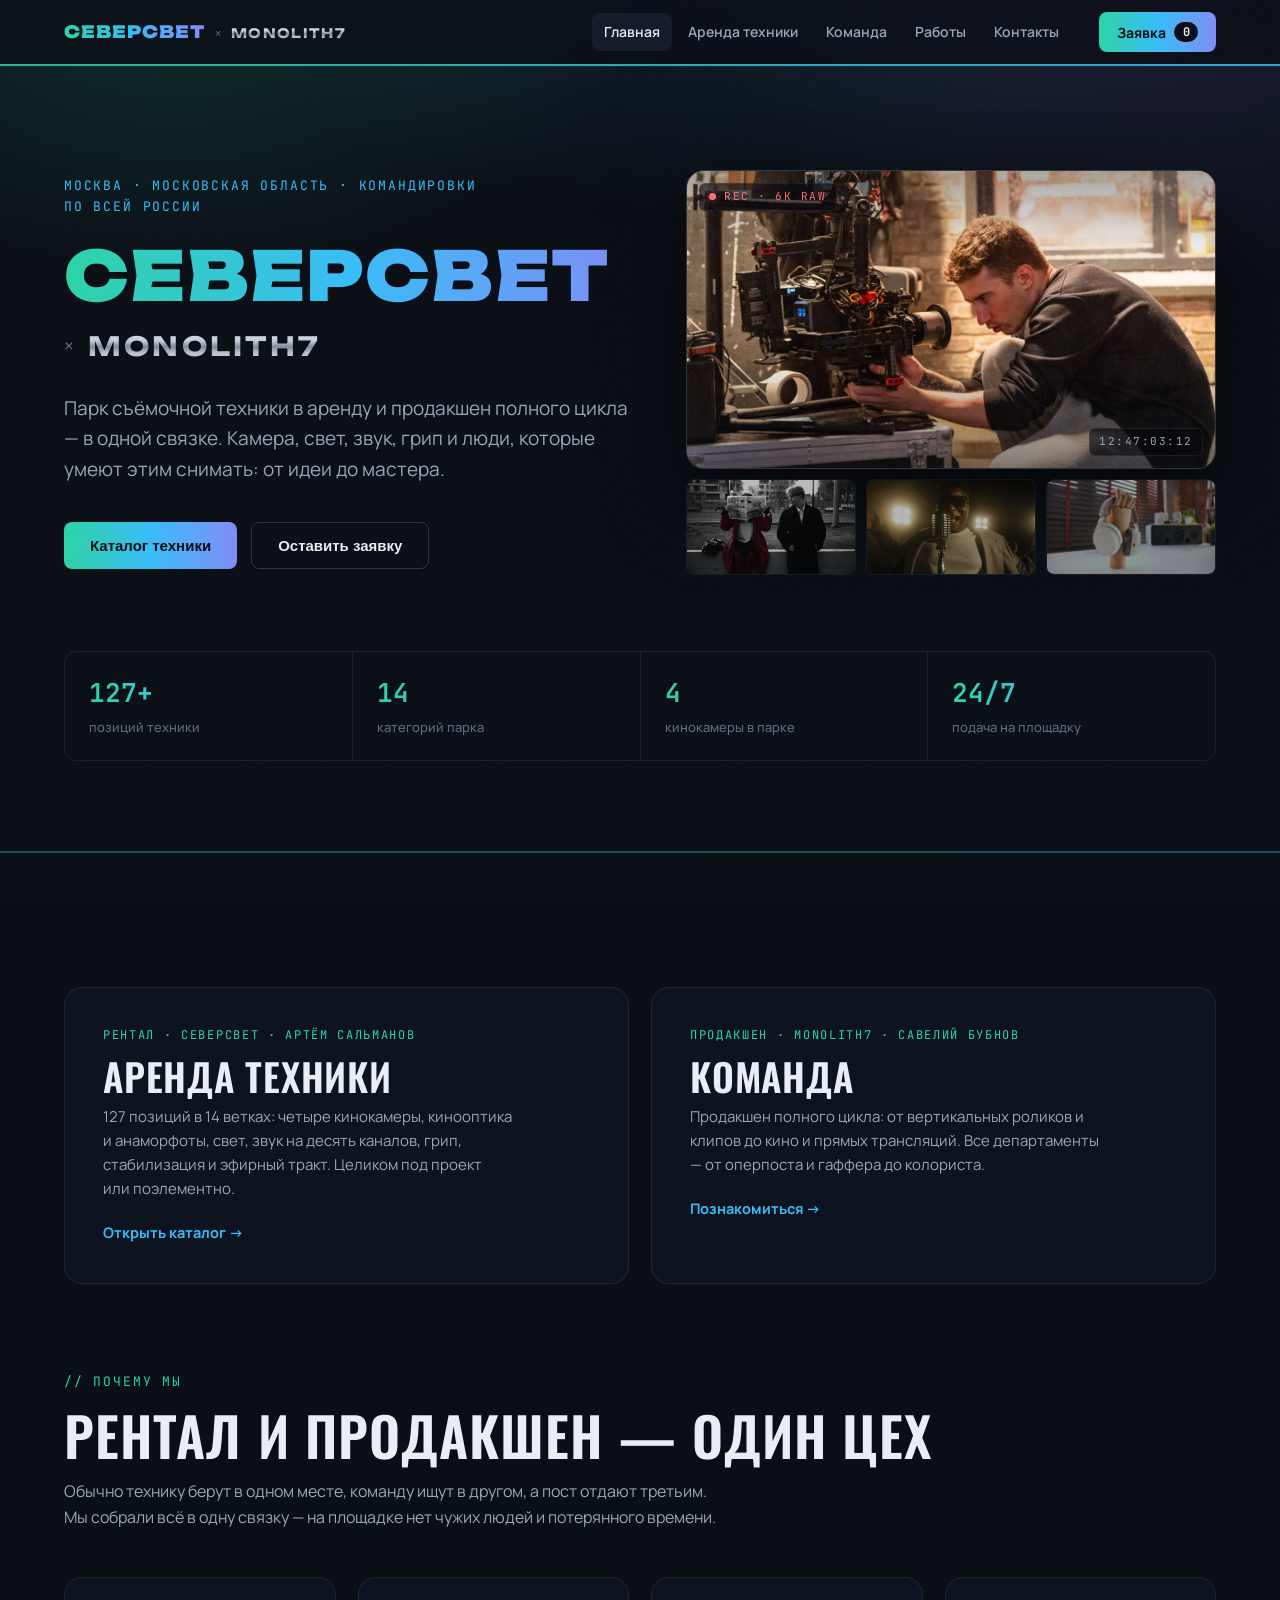
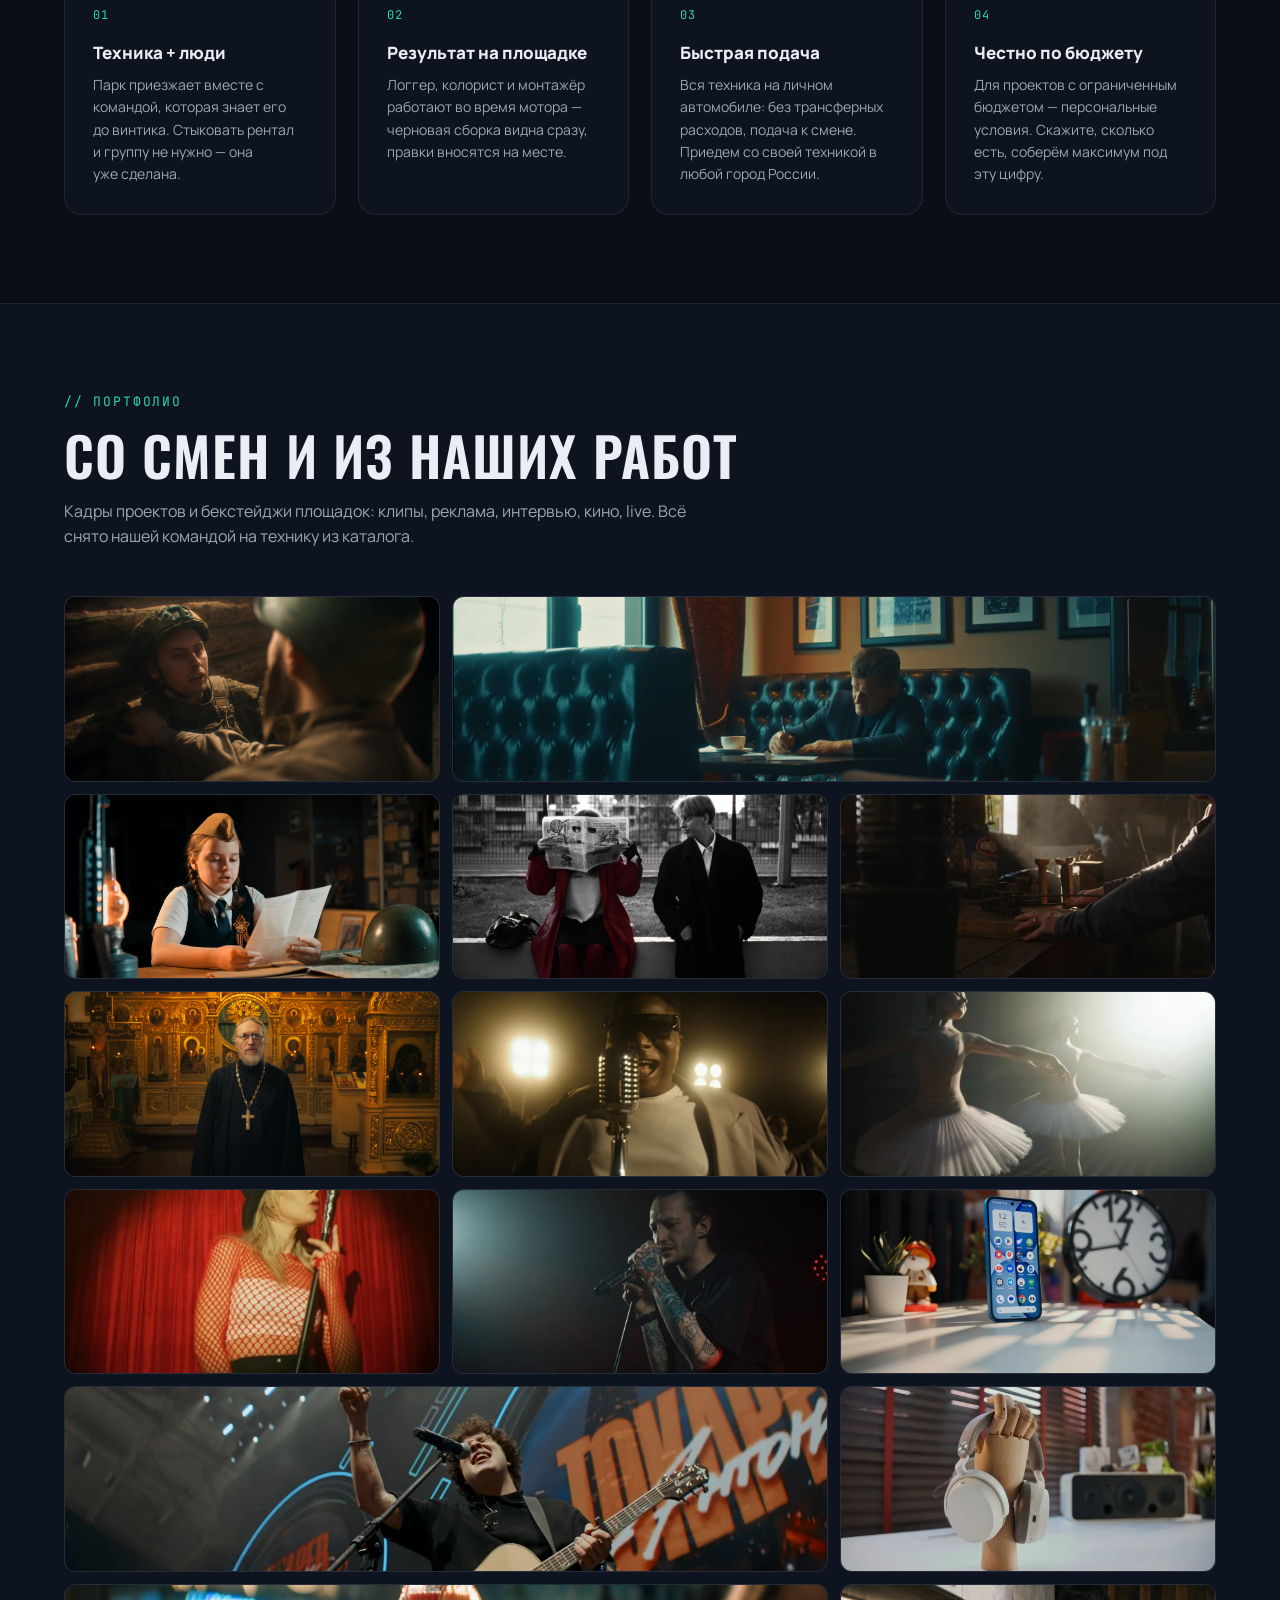
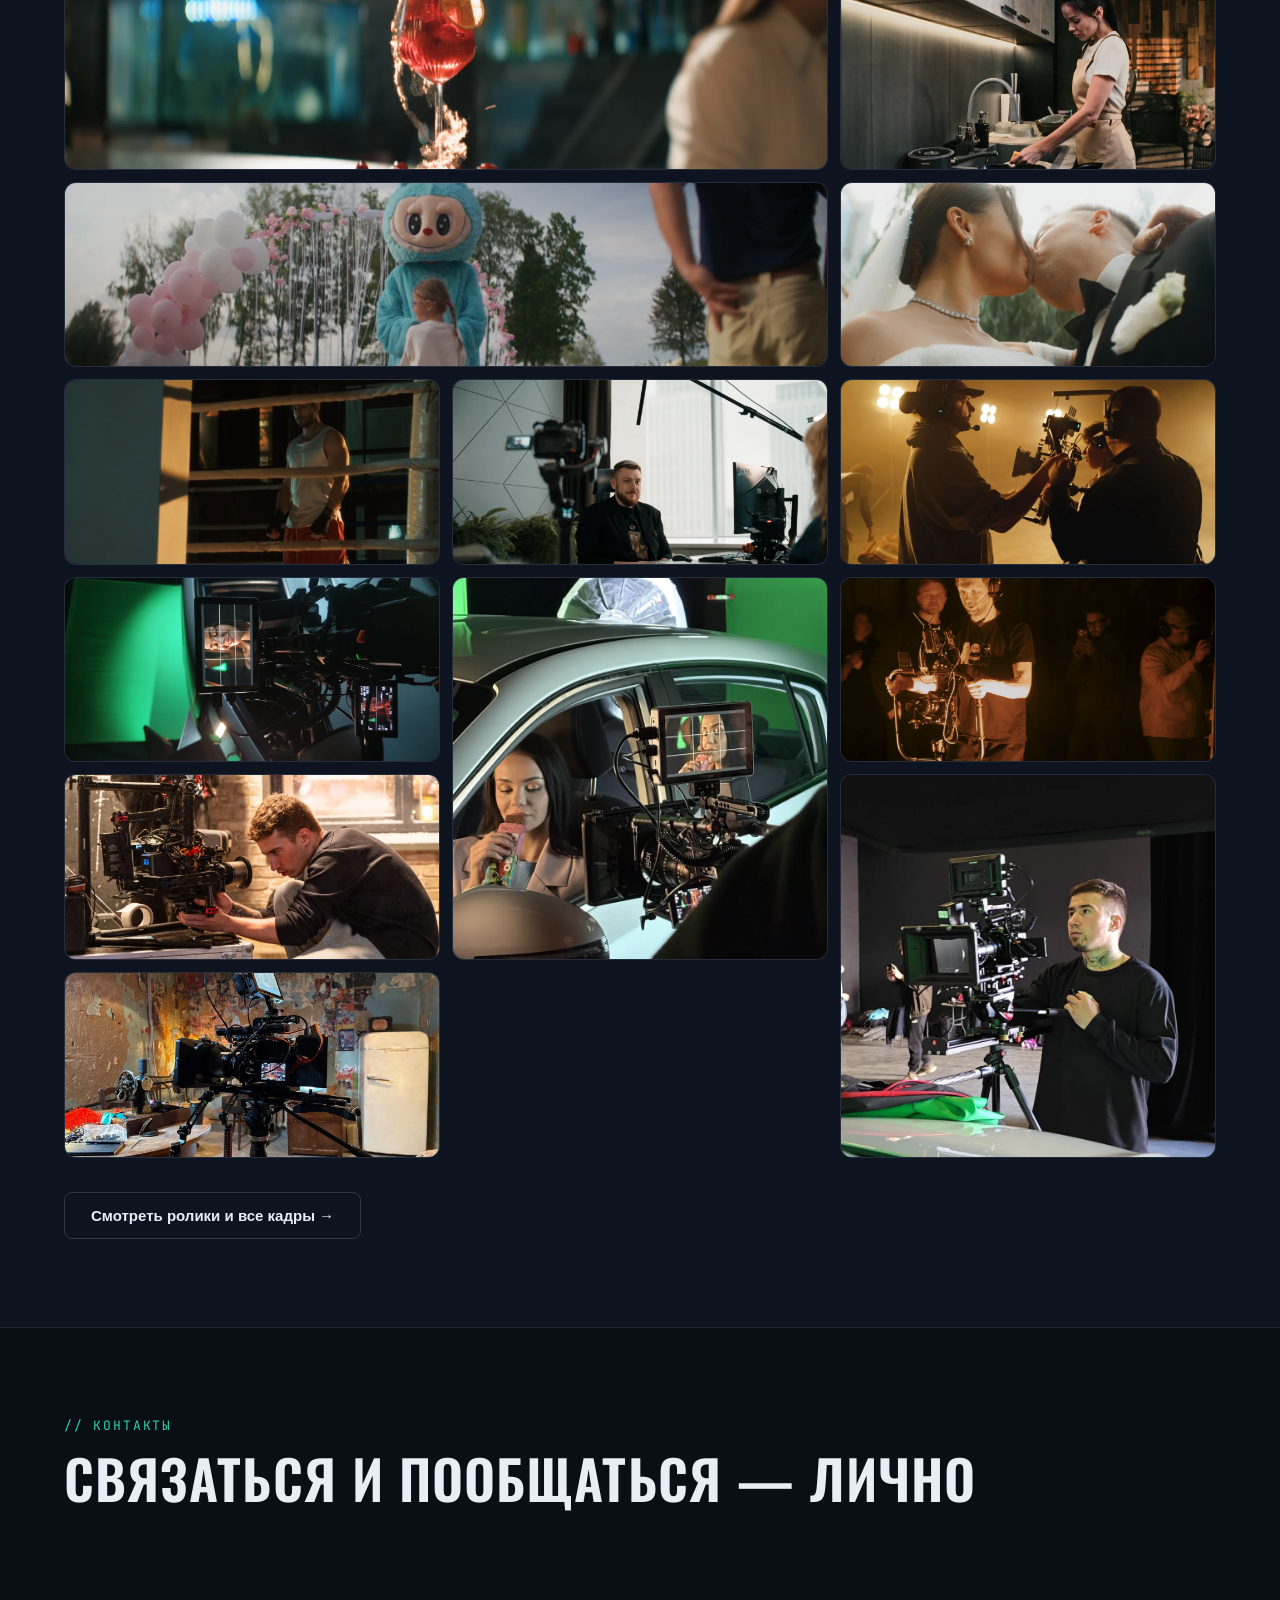
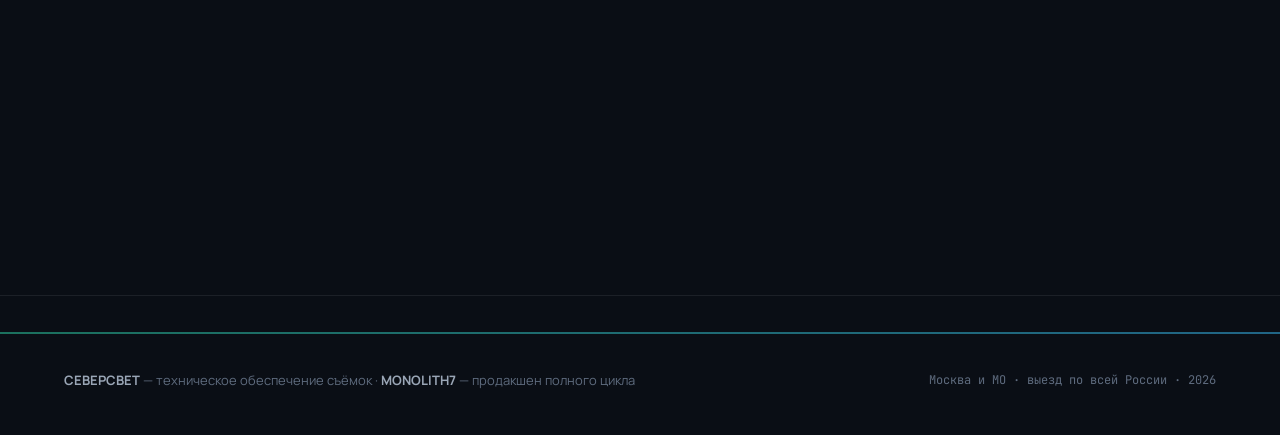
==== index.html @ 25536b01 "Адреса переписаны на monolithapp.github.io Аккаунт переименован, старый адрес Pages отдаёт 404 — can" ====
<!DOCTYPE html>
<html lang="ru">
<head>
<meta charset="UTF-8">
<meta name="viewport" content="width=device-width, initial-scale=1">
<title>Аренда съёмочной техники и видеопродакшен в Москве — СЕВЕРСВЕТ × MONOLITH7</title>
<meta name="description" content="Аренда съёмочной техники в Москве и МО: кинокамеры, анаморфотная оптика, свет, звук, грип, стабилизация — 127 позиций. MONOLITH7 — видеопродакшен полного цикла: клипы, реклама, имиджевые ролики, кино, трансляции. Доставка по Москве от 10 000 ₽ бесплатно.">
<meta name="keywords" content="аренда съёмочной техники, прокат видеооборудования Москва, аренда кинокамеры, прокат света для съёмки, аренда объективов, анаморфотная оптика в аренду, рентал кинотехники, аренда звукового оборудования, видеопродакшен Москва, съёмка клипа, съёмка рекламного ролика, имиджевый ролик, съёмочная группа в аренду">
<link rel="canonical" href="https://monolithapp.github.io/seversvet/">
<meta name="robots" content="index, follow, max-image-preview:large">
<meta name="geo.region" content="RU-MOS">
<meta name="geo.placename" content="Москва">
<meta property="og:title" content="СЕВЕРСВЕТ × MONOLITH7 — аренда съёмочной техники и продакшен">
<meta property="og:description" content="127 позиций техники в аренду и съёмочная группа полного цикла. Москва и МО, выезд по всей России.">
<meta property="og:type" content="website">
<meta property="og:url" content="https://monolithapp.github.io/seversvet/">
<meta property="og:site_name" content="СЕВЕРСВЕТ × MONOLITH7">
<meta property="og:locale" content="ru_RU">
<meta property="og:image" content="https://monolithapp.github.io/seversvet/assets/og-cover.jpg">
<meta property="og:image:width" content="1200">
<meta property="og:image:height" content="630">
<meta property="og:image:alt" content="СЕВЕРСВЕТ × MONOLITH7 — аренда съёмочной техники и продакшен полного цикла">
<meta name="twitter:card" content="summary_large_image">
<meta name="twitter:title" content="Аренда съёмочной техники и видеопродакшен в Москве">
<meta name="twitter:description" content="127 позиций техники в аренду и съёмочная группа полного цикла. Москва и МО, выезд по всей России.">
<meta name="twitter:image" content="https://monolithapp.github.io/seversvet/assets/og-cover.jpg">
<meta name="theme-color" content="#0A0E15">
<link rel="icon" href="data:image/svg+xml,%3Csvg xmlns='http://www.w3.org/2000/svg' viewBox='0 0 32 32'%3E%3Cdefs%3E%3ClinearGradient id='a' x1='0' y1='0' x2='1' y2='1'%3E%3Cstop offset='0' stop-color='%232DD4A7'/%3E%3Cstop offset='.5' stop-color='%2338BDF8'/%3E%3Cstop offset='1' stop-color='%23818CF8'/%3E%3C/linearGradient%3E%3C/defs%3E%3Crect width='32' height='32' rx='7' fill='%230A0E15'/%3E%3Cpath d='M7 24 L13 8 L16 17 L19 8 L25 24' fill='none' stroke='url(%23a)' stroke-width='2.6' stroke-linecap='round' stroke-linejoin='round'/%3E%3C/svg%3E">
<link rel="preconnect" href="https://fonts.googleapis.com">
<link rel="preconnect" href="https://fonts.gstatic.com" crossorigin>
<link href="https://fonts.googleapis.com/css2?family=Unbounded:wght@500;700;900&family=Manrope:wght@400;500;600;700;800&family=JetBrains+Mono:wght@400;600&family=Oswald:wght@500;600&display=swap" rel="stylesheet">
<link rel="stylesheet" href="assets/style.css?v=7">
</head>
<body>

<header>
  <div class="wrap nav">
    <a class="brand" href="index.html" aria-label="СЕВЕРСВЕТ и MONOLITH7 — на главную">
      <span class="sv">СЕВЕРСВЕТ</span><span class="x">×</span><span class="m7">MONOLITH7</span>
    </a>
    <nav class="nav-links" id="nav-links">
      <a href="index.html" class="here">Главная</a>
      <a href="tech.html">Аренда техники</a>
      <a href="team.html">Команда</a>
      <a href="works.html">Работы</a>
      <a href="#contacts">Контакты</a>
    </nav>
    <button class="burger" id="burger" aria-label="Меню">☰</button>
    <button class="cart-btn" onclick="location.href='tech.html#request'">
      <span class="cart-word">Заявка</span> <span class="cart-count" id="cart-count">0</span>
    </button>
  </div>
  <div class="aurora-line"></div>
</header>

<main id="top">

<!-- HERO -->
<section class="hero">
  <div class="hero-sky" aria-hidden="true"></div>
  <div class="wrap hero-grid">
    <div class="hero-copy">
      <div class="hero-loc">Москва · Московская область · командировки по всей России</div>
      <h1>СЕВЕРСВЕТ</h1>
      <div class="sub-brand">
        <span class="x">×</span><span class="m7big">MONOLITH7</span>
      </div>
      <p class="lede">Парк съёмочной техники в аренду и продакшен полного цикла — в одной связке.
      Камера, свет, звук, грип и люди, которые умеют этим снимать: от идеи до мастера.</p>
      <div class="hero-cta">
        <button class="btn btn-primary" onclick="location.href='tech.html'">Каталог техники</button>
        <button class="btn btn-ghost" onclick="location.href='tech.html#request'">Оставить заявку</button>
      </div>
    </div>

    <div class="hero-frame">
      <figure class="hf-main">
        <img src="assets/work/f48.webp" alt="Оператор собирает кинокамеру на гимбале DJI RS4 на съёмочной смене" width="1280" height="720" fetchpriority="high">
        <span class="hf-rec"><i class="dot"></i>REC · 6K RAW</span>
        <span class="hf-tc">12:47:03:12</span>
      </figure>
      <div class="hf-strip">
        <a href="works.html" aria-label="Работы: кино и постановка"><img src="assets/work/f21.webp" alt="Кадр постановочной сцены в нуарном свете" width="1280" height="720" loading="lazy"></a>
        <a href="works.html" aria-label="Работы: клипы и сцена"><img src="assets/work/f53-1.webp" alt="Съёмка вокалиста у ретро-микрофона" width="1080" height="633" loading="lazy"></a>
        <a href="works.html" aria-label="Работы: реклама и продукт"><img src="assets/work/f57-1.webp" alt="Предметная съёмка наушников для рекламного ролика" width="720" height="401" loading="lazy"></a>
      </div>
    </div>

    <div class="hero-stats">
      <div><b id="stat-items">126+</b><span>позиций техники</span></div>
      <div><b id="stat-cats">14</b><span>категорий парка</span></div>
      <div><b>4</b><span>кинокамеры в парке</span></div>
      <div><b>24/7</b><span>подача на площадку</span></div>
    </div>
  </div>
</section>

<hr class="aurora-line" style="opacity:.35">

<!-- ВОРОТА В РАЗДЕЛЫ -->
<section style="padding-bottom:44px">
  <div class="wrap">
    <div class="gates">
      <a class="gate" href="tech.html">
        <span class="g-tag">Рентал · СЕВЕРСВЕТ · Артём Сальманов</span>
        <h3>Аренда техники</h3>
        <p>127 позиций в 14 ветках: четыре кинокамеры, кинооптика и анаморфоты, свет, звук на десять каналов,
        грип, стабилизация и эфирный тракт. Целиком под проект или поэлементно.</p>
        <span class="g-cta">Открыть каталог →</span>
      </a>
      <a class="gate" href="team.html">
        <span class="g-tag">Продакшен · MONOLITH7 · Савелий Бубнов</span>
        <h3>Команда</h3>
        <p>Продакшен полного цикла: от вертикальных роликов и клипов до кино и прямых трансляций.
        Все департаменты — от оперпоста и гаффера до колориста.</p>
        <span class="g-cta">Познакомиться →</span>
      </a>
    </div>
  </div>
</section>

<!-- ФИШКИ -->
<section style="padding-top:44px">
  <div class="wrap">
    <div class="sec-tag">// Почему мы</div>
    <h2 class="sec-title">Рентал и продакшен — один цех</h2>
    <p class="sec-sub">Обычно технику берут в одном месте, команду ищут в другом, а пост отдают третьим.
    Мы собрали всё в одну связку — на площадке нет чужих людей и потерянного времени.</p>
    <div class="features">
      <div class="feature">
        <span class="f-num">01</span>
        <h3>Техника + люди</h3>
        <p>Парк приезжает вместе с командой, которая знает его до винтика. Стыковать рентал и группу не нужно — она уже сделана.</p>
      </div>
      <div class="feature">
        <span class="f-num">02</span>
        <h3>Результат на площадке</h3>
        <p>Логгер, колорист и монтажёр работают во время мотора — черновая сборка видна сразу, правки вносятся на месте.</p>
      </div>
      <div class="feature">
        <span class="f-num">03</span>
        <h3>Быстрая подача</h3>
        <p>Вся техника на личном автомобиле: без трансферных расходов, подача к смене. Приедем со своей техникой в любой город России.</p>
      </div>
      <div class="feature">
        <span class="f-num">04</span>
        <h3>Честно по бюджету</h3>
        <p>Для проектов с ограниченным бюджетом — персональные условия. Скажите, сколько есть, соберём максимум под эту цифру.</p>
      </div>
    </div>
  </div>
</section>

<!-- СО СМЕН -->
<section id="bts-section" style="background:var(--night-2);border-top:1px solid var(--hairline);border-bottom:1px solid var(--hairline)">
  <div class="wrap">
    <div class="sec-tag">// Портфолио</div>
    <h2 class="sec-title">Со смен и из наших работ</h2>
    <p class="sec-sub">Кадры проектов и бекстейджи площадок: клипы, реклама, интервью, кино, live.
    Всё снято нашей командой на технику из каталога.</p>
    <div class="bts-grid" id="bts-grid"></div>
    <div class="hero-cta" style="margin-top:34px">
      <button class="btn btn-ghost" onclick="location.href='works.html'">Смотреть ролики и все кадры →</button>
    </div>
  </div>
</section>

<!-- КОНТАКТЫ -->
<section id="contacts">
  <div class="wrap">
    <div class="sec-tag">// Контакты</div>
    <h2 class="sec-title">Связаться и пообщаться — лично</h2>
    <div class="contacts">
      <div class="contact">
        <div class="c-role">Продакшен · MONOLITH7</div>
        <h3>Савелий</h3>
        <a href="tel:+79829054454"><span class="ic">тел</span>8 (982) 905-44-54</a>
        <a href="https://t.me/sbphotoshoter" target="_blank" rel="noopener"><span class="ic">tg</span>@sbphotoshoter</a>
      </div>
      <div class="contact">
        <div class="c-role">Рентал · СЕВЕРСВЕТ</div>
        <h3>Артём</h3>
        <a href="tel:+79964458175"><span class="ic">тел</span>+7 996 445 81-75</a>
        <a href="https://t.me/Manzhet" target="_blank" rel="noopener"><span class="ic">tg</span>@Manzhet</a>
      </div>
    </div>
  </div>
</section>

</main>

<footer>
  <hr class="aurora-line" style="margin-bottom:36px;opacity:.5">
  <div class="wrap">
    <div class="fine"><b>СЕВЕРСВЕТ</b> — техническое обеспечение съёмок · <b>MONOLITH7</b> — продакшен полного цикла</div>
    <div class="right">Москва и МО · выезд по всей России · 2026</div>
  </div>
</footer>

<div class="toast" id="toast"></div>
<script type="application/ld+json">
{
  "@context": "https://schema.org",
  "@graph": [
    {
      "@type": "LocalBusiness",
      "@id": "https://monolithapp.github.io/seversvet/#business",
      "name": "СЕВЕРСВЕТ × MONOLITH7",
      "alternateName": ["СЕВЕРСВЕТ", "MONOLITH7"],
      "description": "Аренда съёмочной техники и видеопродакшен полного цикла: кинокамеры, оптика, свет, звук, грип, съёмочная группа.",
      "url": "https://monolithapp.github.io/seversvet/",
      "image": "https://monolithapp.github.io/seversvet/assets/og-cover.jpg",
      "telephone": "+7-996-445-81-75",
      "priceRange": "₽₽",
      "currenciesAccepted": "RUB",
      "paymentAccepted": "Наличные, банковский перевод",
      "address": { "@type": "PostalAddress", "addressLocality": "Москва", "addressRegion": "Московская область", "addressCountry": "RU" },
      "geo": { "@type": "GeoCoordinates", "latitude": 55.755826, "longitude": 37.6173 },
      "openingHoursSpecification": [
        { "@type": "OpeningHoursSpecification", "dayOfWeek": ["Monday","Tuesday","Wednesday","Thursday","Friday","Saturday","Sunday"], "opens": "08:00", "closes": "23:00" }
      ],
      "knowsLanguage": "ru",
      "slogan": "Техника и команда — один цех",
      "areaServed": [
        { "@type": "City", "name": "Москва" },
        { "@type": "AdministrativeArea", "name": "Московская область" },
        { "@type": "Country", "name": "Россия" }
      ],
      "sameAs": ["https://t.me/Manzhet", "https://t.me/sbphotoshoter"],
      "makesOffer": [
        { "@type": "Offer", "name": "Аренда съёмочной техники", "url": "https://monolithapp.github.io/seversvet/tech.html" },
        { "@type": "Offer", "name": "Видеопродакшен полного цикла", "url": "https://monolithapp.github.io/seversvet/team.html" }
      ]
    },
    {
      "@type": "WebSite",
      "@id": "https://monolithapp.github.io/seversvet/#website",
      "url": "https://monolithapp.github.io/seversvet/",
      "name": "СЕВЕРСВЕТ × MONOLITH7",
      "inLanguage": "ru-RU",
      "publisher": { "@id": "https://monolithapp.github.io/seversvet/#business" }
    }
  ]
}
</script>
<script src="assets/catalog.js?v=7"></script>
<script src="assets/portfolio.js?v=7"></script>
<script src="assets/app.js?v=7"></script>
</body>
</html>
---- assets/style.css ----
:root{
  --night:#0A0E15;          /* полярная ночь — база */
  --night-2:#0E141F;        /* поверхность +1 */
  --night-3:#131B29;        /* поверхность +2 */
  --night-4:#182234;        /* поверхность +3 (поповеры) */
  --snow:#E9EEF5;           /* снег — основной текст */
  --steel:#9AA6B6;          /* сталь — вторичный текст */
  --steel-dim:#5E6B7E;      /* приглушённый */
  --hairline:rgba(233,238,245,.08);
  --hairline-strong:rgba(233,238,245,.16);
  --aurora-g:#2DD4A7;       /* аврора: зелёный */
  --aurora-c:#38BDF8;       /* аврора: циан */
  --aurora-v:#818CF8;       /* аврора: фиолет */
  --aurora:linear-gradient(90deg,var(--aurora-g),var(--aurora-c),var(--aurora-v));
  --metal:linear-gradient(180deg,#F4F6F9 0%,#C3CBD6 38%,#7E8A99 52%,#B7C0CC 66%,#E7EBF1 100%);
  --font-d:'Unbounded',sans-serif;
  --font-h:'Oswald','Arial Narrow',sans-serif;
  --font-b:'Manrope',sans-serif;
  --font-m:'JetBrains Mono',monospace;
  --r-s:8px; --r-m:12px; --r-l:18px;
  --w:1200px;
}
*{margin:0;padding:0;box-sizing:border-box}
html{scroll-behavior:smooth;scroll-padding-top:96px}
body{
  background:var(--night);color:var(--snow);
  font-family:var(--font-b);font-size:16px;line-height:1.6;
  -webkit-font-smoothing:antialiased;overflow-x:hidden;
}
::selection{background:rgba(56,189,248,.28)}
a{color:inherit;text-decoration:none}
img{max-width:100%}
:focus-visible{outline:2px solid var(--aurora-c);outline-offset:2px}
/* киноплёночное зерно (статичное — не ест FPS) */
body::after{
  content:"";position:fixed;inset:0;pointer-events:none;z-index:2000;opacity:.05;
  background-image:url("data:image/svg+xml,%3Csvg xmlns='http://www.w3.org/2000/svg' width='240' height='240'%3E%3Cfilter id='n'%3E%3CfeTurbulence type='fractalNoise' baseFrequency='0.85' numOctaves='2'/%3E%3C/filter%3E%3Crect width='240' height='240' filter='url(%23n)' opacity='0.55'/%3E%3C/svg%3E");
}
/* появление секций */
.rv{opacity:0;transform:translateY(16px);transition:opacity .55s cubic-bezier(.23,1,.32,1),transform .55s cubic-bezier(.23,1,.32,1)}
.rv.in{opacity:1;transform:none}
.wrap{max-width:var(--w);margin:0 auto;padding:0 24px}
h1,h2,h3{text-wrap:balance}

/* ── лента сияния (сигнатура) ── */
.aurora-line{height:2px;background:var(--aurora);background-size:200% 100%;border:none;opacity:.85}
@media (prefers-reduced-motion:no-preference){
  .aurora-line{animation:auroraflow 9s linear infinite}
  @keyframes auroraflow{0%{background-position:0% 0}100%{background-position:200% 0}}
}

/* ── шапка ── */
header{
  position:fixed;inset:0 0 auto 0;z-index:100;
  background:rgba(10,14,21,.82);backdrop-filter:blur(14px);-webkit-backdrop-filter:blur(14px);
  border-bottom:1px solid var(--hairline);
}
.nav{display:flex;align-items:center;gap:28px;height:64px}
.brand{display:flex;align-items:baseline;gap:10px;flex-shrink:0}
.brand .sv{font-family:var(--font-d);font-weight:900;font-size:17px;letter-spacing:.06em;
  background:var(--aurora);-webkit-background-clip:text;background-clip:text;color:transparent}
.brand .x{color:var(--steel-dim);font-size:13px}
.brand .m7{font-family:var(--font-d);font-weight:700;font-size:13px;letter-spacing:.1em;
  background:var(--metal);-webkit-background-clip:text;background-clip:text;color:transparent}
.nav-links{display:flex;gap:4px;margin-left:auto}
.nav-links a{font-size:14px;font-weight:600;color:var(--steel);padding:8px 12px;border-radius:var(--r-s);transition:color .15s,background .15s}
.nav-links a:hover{color:var(--snow);background:var(--night-3)}
.cart-btn{
  position:relative;display:inline-flex;align-items:center;gap:8px;flex-shrink:0;
  font-family:var(--font-b);font-size:14px;font-weight:700;color:var(--night);
  background:var(--aurora);border:none;border-radius:var(--r-s);
  padding:10px 18px;cursor:pointer;transition:transform .12s cubic-bezier(.23,1,.32,1),box-shadow .15s;
}
.cart-btn:hover{box-shadow:0 0 24px rgba(56,189,248,.35)}
.cart-btn:active{transform:scale(.97)}
.cart-count{
  font-family:var(--font-m);font-size:12px;line-height:1;
  background:var(--night);color:var(--snow);border-radius:99px;padding:4px 8px;min-width:24px;text-align:center;
}
.burger{display:none;background:none;border:1px solid var(--hairline-strong);border-radius:var(--r-s);color:var(--snow);width:40px;height:40px;font-size:18px;cursor:pointer;margin-left:auto}

/* ── hero ── */
.hero{position:relative;padding:170px 0 90px;overflow:hidden}
.hero-sky{position:absolute;inset:0;pointer-events:none}
.hero-sky::before{
  content:"";position:absolute;left:-15%;right:-15%;top:-30%;height:95%;
  background:
    radial-gradient(42% 55% at 22% 30%,rgba(45,212,167,.16),transparent 68%),
    radial-gradient(46% 60% at 55% 18%,rgba(56,189,248,.13),transparent 70%),
    radial-gradient(40% 55% at 82% 32%,rgba(129,140,248,.12),transparent 68%);
  filter:blur(6px);
}
@media (prefers-reduced-motion:no-preference){
  .hero-sky::before{animation:skydrift 16s ease-in-out infinite alternate}
  @keyframes skydrift{from{transform:translateX(-2.5%) skewX(-2deg)}to{transform:translateX(2.5%) skewX(2deg)}}
}
.hero-sky::after{ /* горизонт тайги */
  content:"";position:absolute;left:0;right:0;bottom:0;height:38%;
  background:linear-gradient(180deg,transparent,var(--night) 78%);
}
.hero .wrap{position:relative}
.hero-loc{font-family:var(--font-m);font-size:13px;color:var(--aurora-c);letter-spacing:.14em;text-transform:uppercase;margin-bottom:22px;max-width:calc(100% - 150px)}
.rec{position:absolute;top:2px;right:24px;display:flex;align-items:center;gap:8px;
  font-family:var(--font-m);font-size:12px;letter-spacing:.22em;color:#F87171}
.rec .dot{width:8px;height:8px;border-radius:50%;background:#F87171;box-shadow:0 0 8px rgba(248,113,113,.7)}
@media (prefers-reduced-motion:no-preference){
  .rec .dot{animation:blink 1.6s ease-in-out infinite}
  @keyframes blink{0%,100%{opacity:1}50%{opacity:.2}}
}
@media (max-width:820px){.rec{display:none}.hero-loc{max-width:none}}
.hero h1{
  font-family:var(--font-d);font-weight:900;letter-spacing:.02em;
  font-size:clamp(34px,6.4vw,84px);line-height:1.04;
  background:var(--aurora);-webkit-background-clip:text;background-clip:text;color:transparent;
}
.hero .sub-brand{display:flex;align-items:center;gap:14px;margin-top:14px;flex-wrap:wrap}
.hero .sub-brand .x{color:var(--steel-dim);font-size:20px}
.hero .sub-brand .m7big{font-family:var(--font-d);font-weight:700;font-size:clamp(17px,2.6vw,28px);letter-spacing:.12em;
  background:var(--metal);-webkit-background-clip:text;background-clip:text;color:transparent}
.hero p.lede{max-width:640px;margin-top:26px;font-size:clamp(16px,2vw,19px);color:var(--steel);text-wrap:pretty}
.hero-cta{display:flex;gap:14px;margin-top:38px;flex-wrap:wrap}
.btn{
  display:inline-flex;align-items:center;gap:10px;font-weight:700;font-size:15px;
  border-radius:var(--r-s);padding:14px 26px;cursor:pointer;border:none;
  transition:transform .12s cubic-bezier(.23,1,.32,1),box-shadow .15s,background .15s,border-color .15s;
}
.btn:active{transform:scale(.97)}
.btn-primary{background:var(--aurora);color:var(--night)}
.btn-primary:hover{box-shadow:0 0 28px rgba(45,212,167,.4)}
.btn-ghost{background:transparent;color:var(--snow);border:1px solid var(--hairline-strong)}
.btn-ghost:hover{border-color:var(--aurora-c);background:rgba(56,189,248,.06)}
/* первый экран: слева обещание, справа доказательство — кадры со смен */
.hero-grid{display:grid;grid-template-columns:minmax(0,1.04fr) minmax(0,.96fr);gap:20px 48px;align-items:center}
/* размер вордмарка меряется по своей колонке, а не по окну — иначе на планшете обрезает букву */
.hero-copy{min-width:0;container-type:inline-size}
@supports (width:1cqw){
  .hero h1{font-size:clamp(34px,11.9cqw,84px)}
  .hero .sub-brand .m7big{font-size:clamp(16px,4.6cqw,28px)}
}
.hero-frame{min-width:0}
.hf-main{position:relative;border-radius:var(--r-l);overflow:hidden;border:1px solid var(--hairline-strong);
  box-shadow:0 34px 80px rgba(0,0,0,.62)}
/* height:auto обязателен — иначе атрибут height у <img> побеждает пропорцию и кадр растягивает */
.hf-main img{display:block;width:100%;height:auto;aspect-ratio:16/9;object-fit:cover}
.hf-main::after{content:"";position:absolute;inset:0;pointer-events:none;
  background:linear-gradient(180deg,rgba(5,8,13,.34),transparent 32%,transparent 62%,rgba(5,8,13,.5))}
.hf-rec,.hf-tc{position:absolute;z-index:2;font-family:var(--font-m);font-size:11px;letter-spacing:.14em;
  background:rgba(5,8,13,.62);border:1px solid var(--hairline);border-radius:6px;padding:4px 9px}
.hf-rec{left:12px;top:12px;display:flex;align-items:center;gap:8px;color:#F87171}
.hf-rec .dot{width:7px;height:7px;border-radius:50%;background:#F87171;box-shadow:0 0 8px rgba(248,113,113,.7)}
.hf-tc{right:12px;bottom:12px;color:var(--steel);font-variant-numeric:tabular-nums}
.hf-strip{display:grid;grid-template-columns:repeat(3,1fr);gap:10px;margin-top:10px}
.hf-strip a{display:block;border-radius:var(--r-s);overflow:hidden;border:1px solid var(--hairline);
  opacity:.72;transition:opacity .2s,border-color .2s,transform .2s cubic-bezier(.23,1,.32,1)}
.hf-strip a:hover{opacity:1;border-color:rgba(56,189,248,.45);transform:translateY(-2px)}
.hf-strip img{display:block;width:100%;height:auto;aspect-ratio:16/9;object-fit:cover}
.hero-stats{grid-column:1/-1;display:flex;gap:0;margin-top:56px;border:1px solid var(--hairline);border-radius:var(--r-m);overflow:hidden}
.hero-stats div{flex:1;padding:20px 24px;border-right:1px solid var(--hairline)}
.hero-stats div:last-child{border-right:none}
.hero-stats b{display:block;font-family:var(--font-m);font-weight:600;font-size:26px;font-variant-numeric:tabular-nums;
  background:var(--aurora);-webkit-background-clip:text;background-clip:text;color:transparent}
.hero-stats span{font-size:13px;color:var(--steel-dim);font-weight:500}

/* ── общие секции ── */
section{padding:88px 0}
.sec-tag{font-family:var(--font-m);font-size:13px;color:var(--aurora-g);letter-spacing:.14em;text-transform:uppercase;margin-bottom:14px}
.sec-title{font-family:var(--font-h);font-weight:600;font-size:clamp(32px,4.6vw,54px);line-height:1.04;letter-spacing:.02em;text-transform:uppercase;margin-bottom:16px}
.sec-sub{color:var(--steel);max-width:660px;text-wrap:pretty}

/* ── кто мы ── */
.duo{display:grid;grid-template-columns:1fr 1fr;gap:22px;margin-top:46px}
.duo-card{background:var(--night-2);border:1px solid var(--hairline);border-radius:var(--r-l);padding:36px;position:relative;overflow:hidden}
.duo-card .top-line{position:absolute;top:0;left:0;right:0;height:2px}
.duo-card.sv .top-line{background:var(--aurora)}
.duo-card.m7 .top-line{background:linear-gradient(90deg,#F4F6F9,#7E8A99,#E7EBF1)}
.duo-card h3{font-family:var(--font-d);font-weight:700;font-size:21px;letter-spacing:.04em;margin-bottom:6px}
.duo-card.sv h3{background:var(--aurora);-webkit-background-clip:text;background-clip:text;color:transparent}
.duo-card.m7 h3{background:var(--metal);-webkit-background-clip:text;background-clip:text;color:transparent}
.duo-card .role{font-family:var(--font-m);font-size:12px;color:var(--steel-dim);letter-spacing:.1em;text-transform:uppercase;margin-bottom:18px}
.duo-card p{color:var(--steel);font-size:15px;margin-bottom:12px;text-wrap:pretty}
.duo-card p:last-of-type{margin-bottom:0}
.duo-card p b{color:var(--snow)}
.duo-plus{
  grid-column:1/-1;text-align:center;background:var(--night-2);border:1px solid var(--hairline);
  border-radius:var(--r-l);padding:30px 36px;
}
.duo-plus p{color:var(--steel);max-width:760px;margin:0 auto}
.duo-plus b{color:var(--snow)}

/* ── услуги ── */
.services{display:grid;grid-template-columns:repeat(2,1fr);gap:22px;margin-top:46px}
.svc{background:var(--night-2);border:1px solid var(--hairline);border-radius:var(--r-l);padding:32px;transition:border-color .2s,transform .2s cubic-bezier(.23,1,.32,1)}
.svc:hover{border-color:rgba(56,189,248,.35);transform:translateY(-3px)}
.svc .num{font-family:var(--font-m);font-size:13px;color:var(--aurora-c);margin-bottom:16px;display:block}
.svc h3{font-size:19px;font-weight:800;margin-bottom:10px}
.svc p{color:var(--steel);font-size:15px;text-wrap:pretty}
.cycle{margin-top:22px;background:var(--night-2);border:1px solid var(--hairline);border-radius:var(--r-l);padding:36px}
.cycle h3{font-size:19px;font-weight:800;margin-bottom:12px}
.cycle p{color:var(--steel);font-size:15px;max-width:900px;margin-bottom:10px;text-wrap:pretty}
.cycle p:last-child{margin-bottom:0}
.cycle b{color:var(--snow)}

/* ── пакеты ── */
.kits{display:grid;grid-template-columns:repeat(auto-fit,minmax(320px,1fr));gap:22px;margin-top:46px}
.kit{background:var(--night-2);border:1px solid var(--hairline);border-radius:var(--r-l);padding:30px;display:flex;flex-direction:column}
.kit .k-tag{font-family:var(--font-m);font-size:12px;letter-spacing:.12em;text-transform:uppercase;color:var(--aurora-g);margin-bottom:14px}
.kit h3{font-size:19px;font-weight:800;margin-bottom:12px}
.kit ul{list-style:none;margin:0 0 18px;flex:1}
.kit li{font-size:14px;color:var(--steel);padding:7px 0;border-bottom:1px solid var(--hairline)}
.kit li:last-child{border-bottom:none}
.kit li::before{content:"—";color:var(--aurora-c);margin-right:10px}
.kit .k-note{font-size:13px;color:var(--steel-dim)}

/* ── каталог ── */
#catalog{padding-top:64px}
.cat-toolbar{position:sticky;top:64px;z-index:50;background:rgba(10,14,21,.9);backdrop-filter:blur(12px);-webkit-backdrop-filter:blur(12px);
  padding:16px 0;border-bottom:1px solid var(--hairline);margin-top:34px}
.chips{display:flex;gap:8px;overflow-x:auto;scrollbar-width:none;padding-bottom:2px}
.chips::-webkit-scrollbar{display:none}
.chip{
  flex-shrink:0;font-family:var(--font-b);font-size:13px;font-weight:600;color:var(--steel);
  background:var(--night-3);border:1px solid var(--hairline);border-radius:99px;
  padding:9px 16px;cursor:pointer;transition:all .15s;white-space:nowrap;
}
.chip:hover{color:var(--snow);border-color:var(--hairline-strong)}
.chip.on{color:var(--night);background:var(--aurora);border-color:transparent;font-weight:700}
.cat-group{margin-top:56px}
.cat-head{display:flex;align-items:baseline;gap:16px;margin-bottom:8px}
.cat-head .idx{font-family:var(--font-m);font-size:14px;color:var(--aurora-c)}
.cat-head h3{font-family:var(--font-h);font-weight:500;font-size:clamp(21px,2.6vw,29px);letter-spacing:.03em;text-transform:uppercase;line-height:1.05}
.cat-head .cnt{font-family:var(--font-m);font-size:13px;color:var(--steel-dim);margin-left:auto;font-variant-numeric:tabular-nums}
.cat-desc{color:var(--steel);font-size:14.5px;margin-bottom:22px;max-width:720px;text-wrap:pretty}
.grid{display:grid;grid-template-columns:repeat(auto-fill,minmax(252px,1fr));gap:12px}
.item{
  background:var(--night-2);border:1px solid var(--hairline);border-radius:var(--r-m);
  padding:14px 16px;display:flex;flex-direction:column;gap:8px;position:relative;
  transition:border-color .18s,background .18s;
}
.item:hover{border-color:rgba(45,212,167,.4);background:var(--night-3)}
/* витрина позиции: предмет стоит на «полке» — мягкое сияние сверху, тень-опора снизу */
.i-pic{height:96px;display:flex;align-items:center;justify-content:center;position:relative;margin-bottom:4px}
.i-pic::before{content:"";position:absolute;inset:0;
  background:radial-gradient(58% 62% at 50% 42%,rgba(56,189,248,.14),transparent 72%)}
.i-pic::after{content:"";position:absolute;bottom:6px;width:88px;height:9px;border-radius:50%;
  background:radial-gradient(50% 50% at 50% 50%,rgba(2,4,8,.75),transparent 72%)}
.i-pic svg,.i-pic img{position:relative;width:124px;height:93px;object-fit:contain;
  filter:drop-shadow(0 10px 14px rgba(0,0,0,.55));
  transition:transform .28s cubic-bezier(.23,1,.32,1)}
.item:hover .i-pic svg,.item:hover .i-pic img{transform:scale(1.07) translateY(-3px)}
.item .i-top{display:flex;align-items:flex-start;gap:10px}
.item h4{font-size:14px;font-weight:700;line-height:1.3;flex:1}
.item .qty{font-family:var(--font-m);font-size:11.5px;color:var(--aurora-g);background:rgba(45,212,167,.09);
  border:1px solid rgba(45,212,167,.22);border-radius:6px;padding:2px 7px;white-space:nowrap;font-variant-numeric:tabular-nums}
.item p{font-size:12.5px;color:var(--steel);line-height:1.45;flex:1;text-wrap:pretty}
.item .i-foot{display:flex;align-items:center;gap:10px}
.item .price{font-family:var(--font-m);font-size:11.5px;color:var(--steel-dim);letter-spacing:.01em}
.item .price b{font-size:14px;font-weight:600;color:var(--snow);font-variant-numeric:tabular-nums}
.add{
  margin-left:auto;font-size:12.5px;font-weight:700;color:var(--aurora-c);
  background:transparent;border:1px solid rgba(56,189,248,.35);border-radius:var(--r-s);
  padding:6px 12px;cursor:pointer;transition:all .15s;min-height:32px;
}
.add:hover{background:rgba(56,189,248,.1)}
.add:active{transform:scale(.96)}
.add.in{color:var(--night);background:var(--aurora);border-color:transparent}
.item.hidden{display:none}
.cat-group.hidden{display:none}

/* ── условия ── */
.terms{display:grid;grid-template-columns:repeat(3,1fr);gap:22px;margin-top:46px}
.term{background:var(--night-2);border:1px solid var(--hairline);border-radius:var(--r-l);padding:30px}
.term h3{font-size:17px;font-weight:800;margin-bottom:10px}
.term p{color:var(--steel);font-size:14.5px;text-wrap:pretty}
.term .ship{list-style:none;margin:0 0 12px}
.term .ship li{display:flex;flex-wrap:wrap;gap:2px 12px;align-items:baseline;
  padding:9px 0;border-bottom:1px solid var(--hairline)}
.term .ship li:last-child{border-bottom:none}
.term .ship b{font-size:14.5px;font-weight:700;min-width:170px}
.term .ship span{font-family:var(--font-m);font-size:12.5px;color:var(--aurora-g);margin-left:auto;text-align:right}
.term .term-note{font-size:13px;color:var(--steel-dim)}
@media (max-width:520px){.term .ship span{margin-left:0;text-align:left}}

/* ── команда ── */
.crew{display:grid;grid-template-columns:repeat(auto-fit,minmax(320px,1fr));gap:22px;margin-top:46px}
.dept{background:var(--night-2);border:1px solid var(--hairline);border-radius:var(--r-l);padding:30px}
.dept .d-tag{font-family:var(--font-m);font-size:12px;color:var(--aurora-v);letter-spacing:.12em;text-transform:uppercase;margin-bottom:14px}
.dept h3{font-size:18px;font-weight:800;margin-bottom:16px}
.dept ul{list-style:none}
.dept li{padding:10px 0;border-bottom:1px solid var(--hairline);font-size:14.5px}
.dept li:last-child{border-bottom:none}
.dept li b{display:block;font-weight:700;color:var(--snow)}
.dept li span{color:var(--steel-dim);font-size:13px}
.crew-note{margin-top:22px;background:linear-gradient(180deg,var(--night-2),var(--night-3));border:1px solid var(--hairline);border-radius:var(--r-l);padding:32px}
.crew-note p{color:var(--steel);max-width:860px;text-wrap:pretty}
.crew-note b{color:var(--snow)}

/* ── частые вопросы (нативный details, без JS) ── */
.faq{margin-top:40px;max-width:860px;border-top:1px solid var(--hairline)}
.qa{border-bottom:1px solid var(--hairline)}
.qa summary{list-style:none;cursor:pointer;position:relative;padding:19px 40px 19px 0;
  font-size:15.5px;font-weight:700;transition:color .15s}
.qa summary::-webkit-details-marker{display:none}
.qa summary:hover{color:var(--aurora-c)}
.qa summary::after{content:"";position:absolute;right:10px;top:26px;width:8px;height:8px;
  border-right:2px solid var(--aurora-c);border-bottom:2px solid var(--aurora-c);
  transform:rotate(45deg);transition:transform .2s cubic-bezier(.23,1,.32,1)}
.qa[open] summary::after{transform:rotate(-135deg);top:29px}
.qa p{padding:0 40px 20px 0;color:var(--steel);font-size:14.5px;text-wrap:pretty}

/* ── заявка ── */
#request{padding-bottom:100px}
.req-box{display:grid;grid-template-columns:1.1fr .9fr;gap:22px;margin-top:46px}
.req-form{background:var(--night-2);border:1px solid var(--hairline);border-radius:var(--r-l);padding:36px}
.req-form label{display:block;font-size:13px;font-weight:700;color:var(--steel);margin:18px 0 7px}
.req-form label:first-of-type{margin-top:0}
.req-form label i{color:var(--aurora-g);font-style:normal}
.req-form input,.req-form select,.req-form textarea,.rc-calc input,.rc-calc select{
  width:100%;background:#080C12;border:1px solid var(--hairline-strong);border-radius:var(--r-s);
  color:var(--snow);font-family:var(--font-b);font-size:15px;padding:12px 14px;min-height:46px;
  color-scheme:dark;transition:border-color .15s,box-shadow .15s;
}
.req-form textarea{min-height:96px;resize:vertical}
.req-form input:focus,.req-form select:focus,.req-form textarea:focus,
.rc-calc input:focus,.rc-calc select:focus{outline:none;border-color:var(--aurora-c)}
.req-form input.invalid{border-color:#F87171;box-shadow:0 0 0 3px rgba(248,113,113,.14)}
.req-form .row2{display:grid;grid-template-columns:1fr 1fr;gap:14px}
.req-form .row2 label{margin-top:18px}
.req-form .row2:first-child label{margin-top:0}
.req-form .btn{width:100%;justify-content:center;margin-top:26px}
.req-out .out-note{margin-top:12px;font-size:12.5px;color:var(--steel-dim);text-wrap:pretty}
/* расчёт остаётся на виду, пока листаешь форму */
.req-cart{background:var(--night-2);border:1px solid var(--hairline);border-radius:var(--r-l);padding:32px;
  display:flex;flex-direction:column;align-self:start;position:sticky;top:84px}
.req-cart h3{font-size:17px;font-weight:800;margin-bottom:6px}
.req-cart .rc-sub{font-size:13px;color:var(--steel-dim);margin-bottom:18px}
#cart-list{list-style:none;overflow-y:auto;max-height:330px}
#cart-list li{display:flex;align-items:center;gap:10px;padding:10px 0;border-bottom:1px solid var(--hairline);font-size:14px}
#cart-list li:last-child{border-bottom:none}
#cart-list .nm{flex:1;min-width:0;line-height:1.35}
#cart-list .qty-box{display:inline-flex;align-items:center;gap:2px;flex-shrink:0;
  background:var(--night-3);border:1px solid var(--hairline);border-radius:var(--r-s)}
#cart-list .qb{width:26px;height:28px;background:none;border:none;color:var(--steel);
  font-size:15px;line-height:1;cursor:pointer;border-radius:6px;transition:color .15s,background .15s}
#cart-list .qb:hover:not(:disabled){color:var(--snow);background:rgba(56,189,248,.12)}
#cart-list .qb:disabled{color:var(--steel-dim);opacity:.4;cursor:default}
#cart-list .q{font-family:var(--font-m);font-style:normal;font-size:12.5px;min-width:16px;text-align:center;
  font-variant-numeric:tabular-nums}
#cart-list .rm{background:none;border:none;color:var(--steel-dim);cursor:pointer;font-size:15px;padding:4px 6px;border-radius:6px;flex-shrink:0}
#cart-list .rm:hover{color:#F87171;background:rgba(248,113,113,.08)}
#cart-list .pr{font-family:var(--font-m);font-style:normal;font-size:12px;color:var(--aurora-g);
  white-space:nowrap;font-variant-numeric:tabular-nums;min-width:64px;text-align:right}
.rc-calc{margin-top:18px;padding-top:18px;border-top:1px solid var(--hairline-strong)}
.rc-calc .rc-row{display:grid;grid-template-columns:110px 1fr;gap:12px}
.rc-calc label{display:block;font-size:12px;font-weight:700;color:var(--steel-dim);margin-bottom:7px;
  letter-spacing:.02em}
#cart-total{margin-top:20px}
#cart-total .tr{display:flex;align-items:baseline;gap:12px;padding:7px 0;font-size:13.5px;color:var(--steel)}
#cart-total .tr b{margin-left:auto;font-family:var(--font-m);font-size:13.5px;font-weight:600;color:var(--snow);
  font-variant-numeric:tabular-nums;white-space:nowrap}
#cart-total .tr.off b{color:var(--aurora-g)}
#cart-total .tr.sum{margin-top:8px;padding-top:14px;border-top:1px solid var(--hairline-strong);
  font-size:15px;font-weight:700;color:var(--snow)}
#cart-total .tr.sum b{font-family:var(--font-m);font-size:22px;background:var(--aurora);
  -webkit-background-clip:text;background-clip:text;color:transparent}
#cart-total .t-note{margin-top:12px;font-size:12px;color:var(--steel-dim);line-height:1.5;text-wrap:pretty}
#cart-empty{color:var(--steel-dim);font-size:14px;padding:18px 0}
#cart-empty[hidden]{display:none}
.req-out{margin-top:18px;display:none}
.req-out.show{display:block}
.req-out textarea{width:100%;min-height:170px;background:#080C12;border:1px solid var(--hairline-strong);border-radius:var(--r-s);color:var(--steel);font-family:var(--font-m);font-size:12.5px;padding:12px;resize:vertical}
.req-out .out-btns{display:grid;grid-template-columns:1fr 1fr;gap:10px;margin-top:12px}
.req-out .out-btns .btn{justify-content:center;padding:13px 16px;font-size:14px;white-space:nowrap}
.req-out .out-btns .wide{grid-column:1/-1}
.toast{
  position:fixed;bottom:28px;left:50%;transform:translate(-50%,20px);opacity:0;z-index:200;
  background:var(--night-4);border:1px solid rgba(45,212,167,.4);color:var(--snow);
  border-radius:var(--r-m);padding:14px 24px;font-size:14px;font-weight:600;pointer-events:none;
  transition:opacity .25s,transform .25s cubic-bezier(.23,1,.32,1);
}
.toast.show{opacity:1;transform:translate(-50%,0)}

/* ── контакты ── */
.contacts{display:grid;grid-template-columns:1fr 1fr;gap:22px;margin-top:46px}
.contact{background:var(--night-2);border:1px solid var(--hairline);border-radius:var(--r-l);padding:36px}
.contact .c-role{font-family:var(--font-m);font-size:12px;letter-spacing:.12em;text-transform:uppercase;color:var(--steel-dim);margin-bottom:12px}
.contact h3{font-family:var(--font-d);font-weight:700;font-size:22px;margin-bottom:18px}
.contact a{display:flex;align-items:center;gap:12px;padding:11px 0;font-size:16px;font-weight:600;color:var(--steel);border-bottom:1px solid var(--hairline);transition:color .15s}
.contact a:last-child{border-bottom:none}
.contact a:hover{color:var(--aurora-c)}
.contact a .ic{font-family:var(--font-m);font-size:12px;color:var(--steel-dim);width:66px;flex-shrink:0}

/* ── футер ── */
footer{border-top:1px solid var(--hairline);padding:36px 0 44px}
footer .wrap{display:flex;align-items:center;gap:20px;flex-wrap:wrap}
footer .fine{color:var(--steel-dim);font-size:13px}
footer .fine b{color:var(--steel)}
footer .right{margin-left:auto;font-family:var(--font-m);font-size:12px;color:var(--steel-dim)}

/* ── адаптив ── */
@media (max-width:920px){
  .duo,.services,.req-box,.contacts{grid-template-columns:1fr}
  /* на узком экране сначала показываем, что уже выбрано и сколько это стоит */
  .req-cart{position:static;order:-1}
  .terms{grid-template-columns:1fr}
  /* первый экран складывается в колонку: текст, потом кадры */
  .hero-grid{grid-template-columns:1fr;gap:32px}
  .hero-stats{display:grid;grid-template-columns:1fr 1fr;margin-top:8px}
  .hero-stats div{border-right:1px solid var(--hairline);border-bottom:1px solid var(--hairline)}
  .hero-stats div:nth-child(2n){border-right:none}
  .hero-stats div:nth-last-child(-n+2){border-bottom:none}
}
@media (max-width:520px){
  .hero-stats{grid-template-columns:1fr}
  .hero-stats div{border-right:none}
  .hero-stats div:last-child{border-bottom:none}
  .hero-stats div:nth-last-child(2){border-bottom:1px solid var(--hairline)}
}
@media (max-width:820px){
  .nav-links{
    display:none;position:absolute;top:64px;left:0;right:0;flex-direction:column;gap:0;
    background:rgba(10,14,21,.97);border-bottom:1px solid var(--hairline);padding:10px 24px 18px;
  }
  .nav-links.open{display:flex}
  .nav-links a{padding:13px 8px;font-size:16px}
  .burger{display:block}
  .nav{gap:10px}
  .brand .sv{font-size:14px}
  .brand .m7{font-size:11px}
  .cart-btn{padding:8px 12px;font-size:13px}
  section{padding:64px 0}
  .hero{padding:130px 0 64px}
}
@media (max-width:560px){
  /* парные поля формы на узком экране идут друг под другом, иначе уезжают за край */
  .req-form .row2,.rc-calc .rc-row{grid-template-columns:1fr}
  .req-form .row2:first-child > div:nth-child(2) label{margin-top:18px}
  .req-form,.req-cart{padding:22px}
  .req-out .out-btns{grid-template-columns:1fr}
  #cart-list li{flex-wrap:wrap}
  #cart-list .nm{flex:1 0 100%}
}
@media (max-width:480px){
  .cart-word{display:none}
  .brand .x{display:none}
  .brand{flex-direction:column;gap:1px;align-items:flex-start}
}

/* ── многостраничник ── */
.page-hero{position:relative;padding:130px 0 44px;overflow:hidden}
.page-hero .wrap{position:relative}
.crumbs{display:flex;align-items:center;gap:9px;margin-bottom:16px;
  font-family:var(--font-m);font-size:12px;letter-spacing:.06em;color:var(--steel-dim)}
.crumbs a{color:var(--steel);transition:color .15s}
.crumbs a:hover{color:var(--aurora-c)}
.crumbs b{font-weight:400;color:var(--steel-dim)}
.page-hero .sec-tag{margin-bottom:10px}
.page-hero h1{font-family:var(--font-h);font-weight:600;font-size:clamp(38px,5.6vw,64px);line-height:1;letter-spacing:.02em;text-transform:uppercase}
.page-hero p.lede{max-width:640px;margin-top:14px;color:var(--steel);font-size:16.5px;text-wrap:pretty}
.nav-links a.here{color:var(--snow);background:var(--night-3)}

/* якорная навигация по категориям: на широком экране переносится, на узком — прокручивается */
.cat-nav{display:flex;flex-wrap:wrap;gap:8px;padding-bottom:2px}
.cat-nav::-webkit-scrollbar{display:none}
@media (max-width:820px){
  .cat-nav{flex-wrap:nowrap;overflow-x:auto;scrollbar-width:none;
    -webkit-mask-image:linear-gradient(90deg,#000 90%,transparent);
    mask-image:linear-gradient(90deg,#000 90%,transparent)}
}
.cat-nav a{
  flex-shrink:0;display:inline-flex;align-items:baseline;gap:7px;white-space:nowrap;
  font-size:13px;font-weight:600;color:var(--steel);
  background:var(--night-3);border:1px solid var(--hairline);border-radius:99px;padding:9px 14px;
  transition:color .15s,border-color .15s;
}
.cat-nav a:hover{color:var(--snow);border-color:var(--aurora-c)}
.cat-nav a .n{font-family:var(--font-m);font-size:11px;color:var(--aurora-c)}

/* фишки на главной */
.features{display:grid;grid-template-columns:repeat(auto-fit,minmax(250px,1fr));gap:22px;margin-top:46px}
.feature{background:var(--night-2);border:1px solid var(--hairline);border-radius:var(--r-l);padding:28px}
.feature .f-num{font-family:var(--font-m);font-size:12px;color:var(--aurora-g);display:block;margin-bottom:14px;letter-spacing:.12em}
.feature h3{font-size:17px;font-weight:800;margin-bottom:8px}
.feature p{color:var(--steel);font-size:14px;text-wrap:pretty}

/* ссылки-разделы на главной */
.gates{display:grid;grid-template-columns:1fr 1fr;gap:22px;margin-top:46px}
.gate{position:relative;display:block;background:var(--night-2);border:1px solid var(--hairline);border-radius:var(--r-l);padding:38px;overflow:hidden;transition:border-color .2s,transform .2s cubic-bezier(.23,1,.32,1)}
.gate:hover{border-color:rgba(56,189,248,.45);transform:translateY(-3px)}
.gate .g-tag{font-family:var(--font-m);font-size:12px;letter-spacing:.14em;text-transform:uppercase;color:var(--aurora-g);display:block;margin-bottom:12px}
.gate h3{font-family:var(--font-h);font-weight:600;font-size:clamp(26px,3.4vw,38px);line-height:1;text-transform:uppercase;letter-spacing:.02em;margin-bottom:10px}
.gate p{color:var(--steel);font-size:15px;max-width:420px;text-wrap:pretty}
.gate .g-cta{display:inline-flex;align-items:center;gap:8px;margin-top:20px;font-weight:700;font-size:14.5px;color:var(--aurora-c)}
.gate::after{content:"";position:absolute;top:0;left:0;right:0;height:2px;background:var(--aurora);opacity:0;transition:opacity .2s}
.gate:hover::after{opacity:1}

/* галерея «Со смен» */
/* бенто: ровные ряды, крупные кадры занимают 2 колонки / 2 ряда */
.bts-grid{display:grid;grid-template-columns:repeat(auto-fill,minmax(300px,1fr));
  grid-auto-rows:clamp(150px,14.5vw,205px);grid-auto-flow:dense;gap:12px;margin-top:46px}
.bts-shot{position:relative;border-radius:var(--r-m);overflow:hidden;border:1px solid var(--hairline);background:var(--night-3)}
.bts-shot img{width:100%;height:100%;object-fit:cover;display:block;transition:transform .4s cubic-bezier(.23,1,.32,1)}
.bts-shot:hover img{transform:scale(1.045)}
.bts-shot.tall{grid-row:span 2}
.bts-shot .cap{
  position:absolute;inset:auto 0 0 0;padding:26px 14px 10px;
  background:linear-gradient(180deg,transparent,rgba(6,9,14,.82));
  font-family:var(--font-m);font-size:11px;letter-spacing:.1em;text-transform:uppercase;color:var(--steel);
  opacity:0;transition:opacity .25s;
}
.bts-shot:hover .cap{opacity:1}
@media (max-width:920px){.gates{grid-template-columns:1fr}}
.bts-shot.wide{grid-column:span 2}
@media (max-width:640px){.bts-shot.wide{grid-column:span 1}.bts-grid{grid-auto-rows:180px}}

/* ── страница «Работы» ── */
/* плеер держим окном: 720p не растягиваем на всю ширину, иначе мыло */
.reel-box{max-width:960px;margin:46px auto 0;border:1px solid var(--hairline-strong);border-radius:var(--r-l);
  overflow:hidden;background:#05080D;box-shadow:0 30px 80px rgba(0,0,0,.55)}
.reel-box video{display:block;width:100%;height:auto;background:#05080D}

.film-grid{display:grid;grid-template-columns:repeat(auto-fill,minmax(300px,1fr));gap:18px;margin-top:22px}
.film{background:var(--night);border:1px solid var(--hairline);border-radius:var(--r-m);overflow:hidden;
  display:flex;flex-direction:column;transition:border-color .18s,transform .2s cubic-bezier(.23,1,.32,1)}
.film:hover{border-color:rgba(56,189,248,.4);transform:translateY(-3px)}
.film-pic{position:relative;display:block;width:100%;padding:0;border:none;background:#05080D;
  aspect-ratio:16/9;cursor:pointer;overflow:hidden}
.film-pic img,.film-pic video{position:absolute;inset:0;width:100%;height:100%;object-fit:cover;display:block}
.film-pic video{opacity:0;transition:opacity .3s}
.film-pic.playing video{opacity:1}
.film-pic::after{content:"";position:absolute;inset:0;background:linear-gradient(180deg,transparent 55%,rgba(5,8,13,.7))}
.film-play{position:absolute;left:14px;bottom:12px;z-index:2;display:flex;align-items:center;gap:9px;
  font-family:var(--font-m);font-size:11.5px;letter-spacing:.12em;text-transform:uppercase;color:var(--snow)}
.film-play .tri{display:grid;place-items:center;width:30px;height:30px;border-radius:50%;
  background:var(--aurora);color:var(--night);font-size:11px;padding-left:2px}
.film-len{position:absolute;right:12px;top:12px;z-index:2;font-family:var(--font-m);font-size:11px;
  color:var(--snow);background:rgba(5,8,13,.66);border:1px solid var(--hairline);border-radius:6px;padding:3px 7px;
  font-variant-numeric:tabular-nums}
.film-meta{padding:16px 18px 18px}
.film-meta h3{font-size:16px;font-weight:800;line-height:1.25;margin-bottom:5px}
.film-meta .f-sub{font-family:var(--font-m);font-size:11px;letter-spacing:.1em;text-transform:uppercase;
  color:var(--aurora-g);margin-bottom:8px}
.film-meta p{font-size:13.5px;color:var(--steel);text-wrap:pretty}

/* окно просмотра */
.player{position:fixed;inset:0;z-index:300;display:grid;place-items:center;padding:24px;
  background:rgba(4,6,10,.86);backdrop-filter:blur(6px);-webkit-backdrop-filter:blur(6px)}
.player[hidden]{display:none}
.player-win{width:min(960px,94vw);background:var(--night-2);border:1px solid var(--hairline-strong);
  border-radius:var(--r-l);overflow:hidden;box-shadow:0 40px 100px rgba(0,0,0,.7)}
.player-bar{display:flex;align-items:center;gap:14px;padding:12px 14px;border-bottom:1px solid var(--hairline)}
.pb-title{font-family:var(--font-m);font-size:12px;letter-spacing:.1em;text-transform:uppercase;color:var(--steel)}
.pb-close{margin-left:auto;background:none;border:1px solid var(--hairline-strong);border-radius:var(--r-s);
  color:var(--snow);width:32px;height:32px;font-size:14px;cursor:pointer;transition:border-color .15s,background .15s}
.pb-close:hover{border-color:#F87171;background:rgba(248,113,113,.1)}
.player-win video{display:block;width:100%;max-height:74vh;background:#05080D}
@media (max-width:640px){.player{padding:12px}.film-grid{grid-template-columns:1fr}}
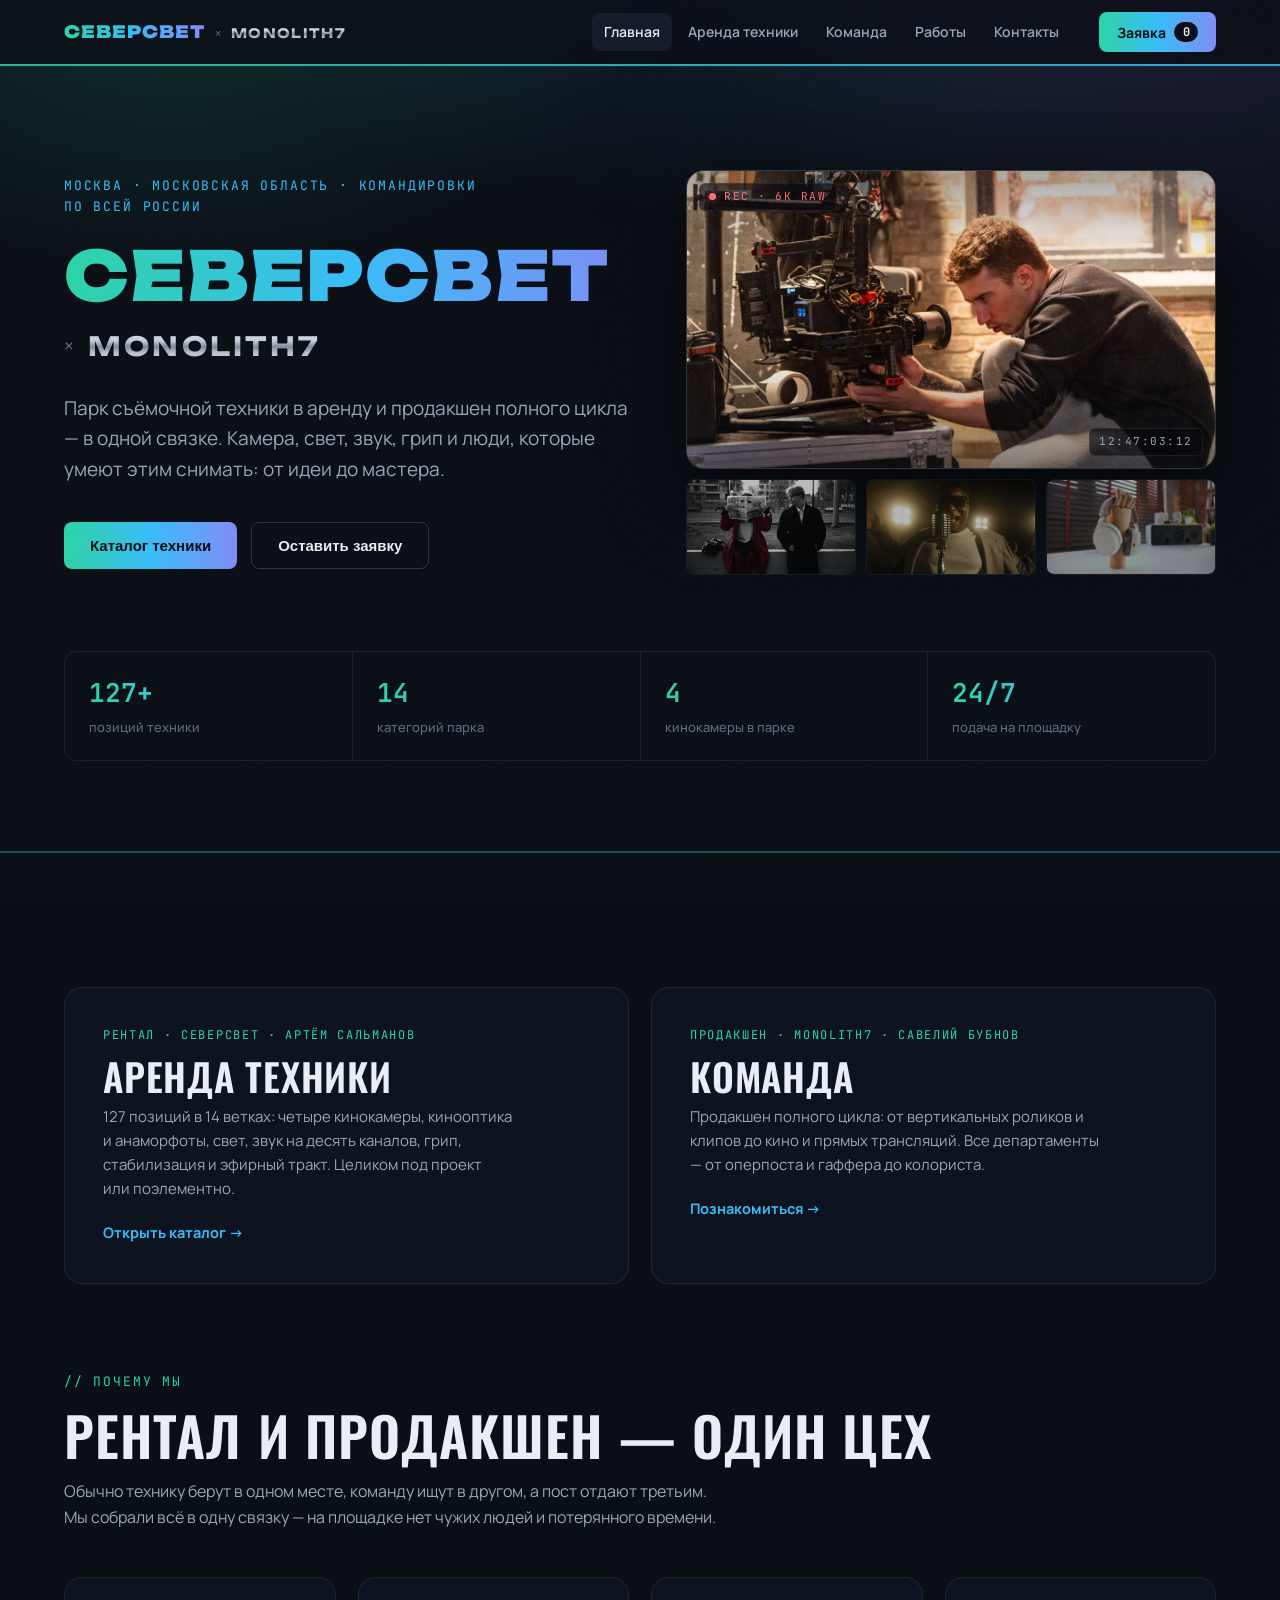
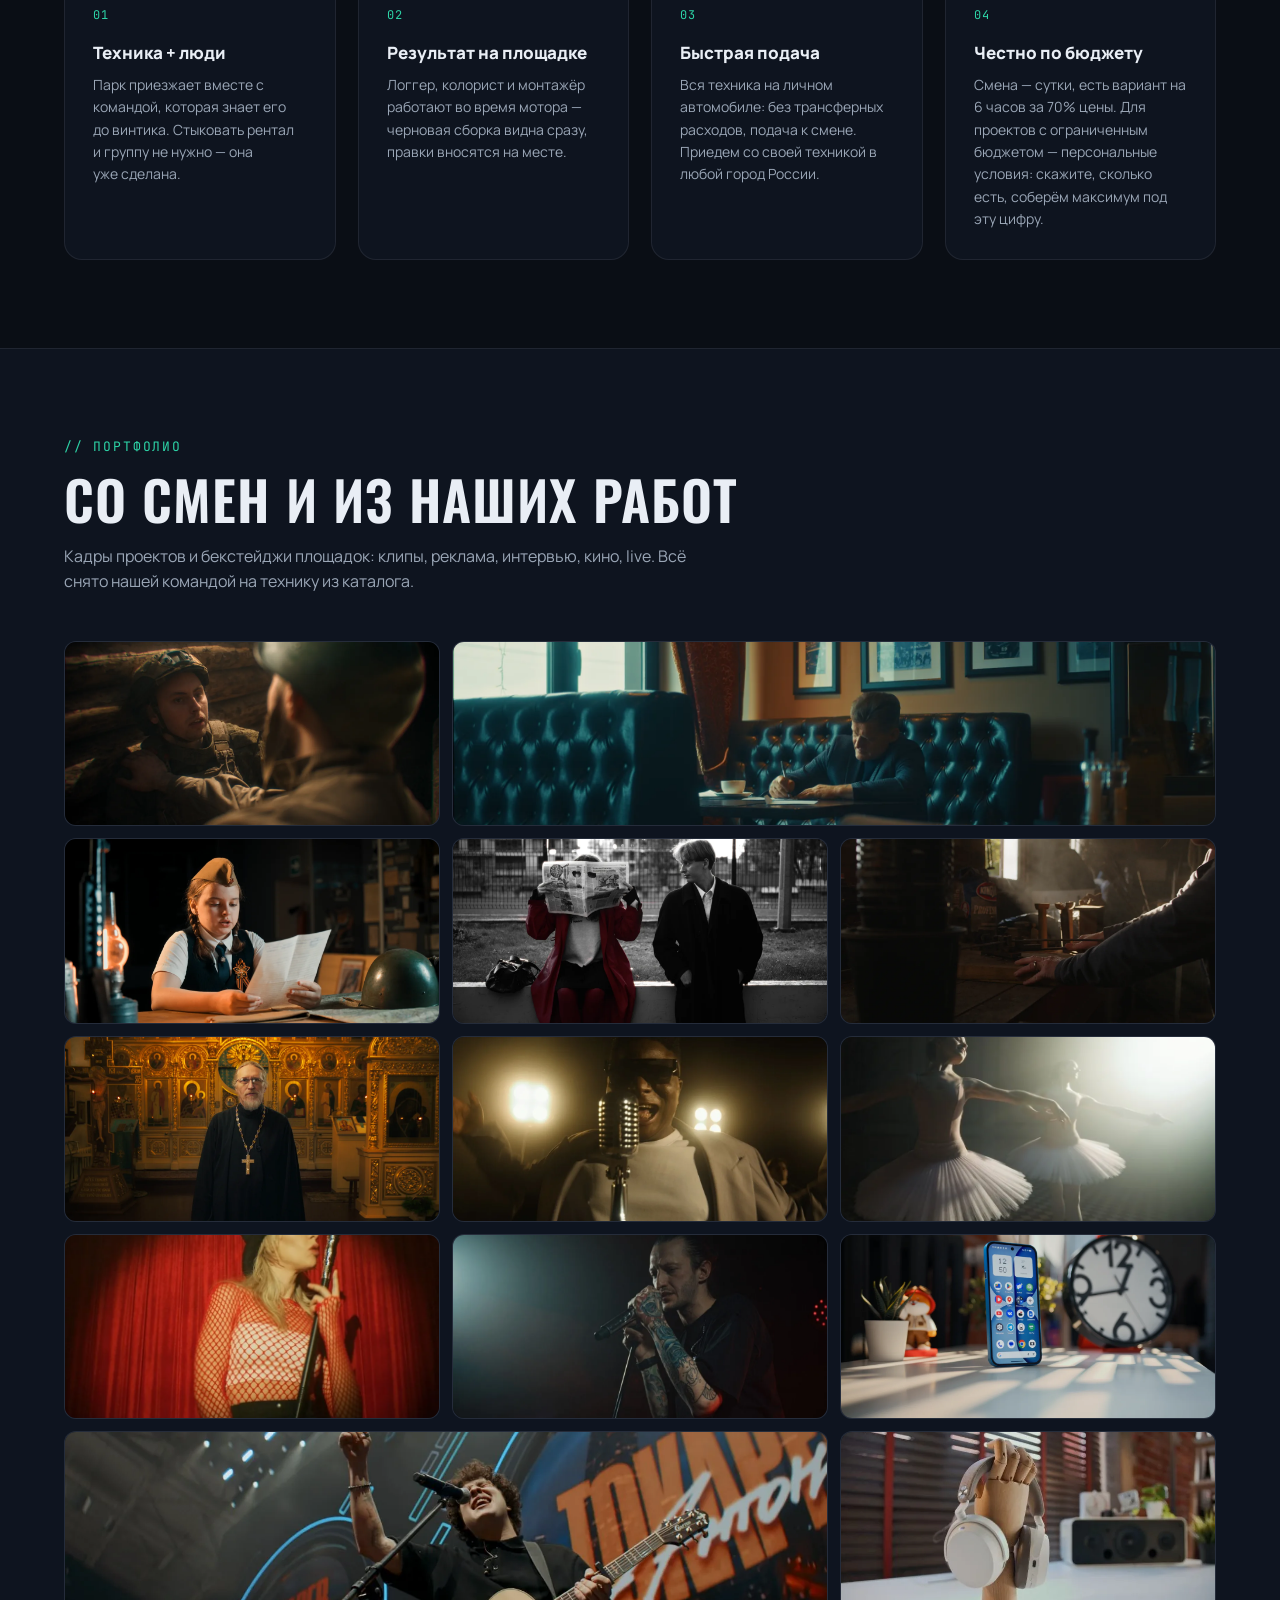
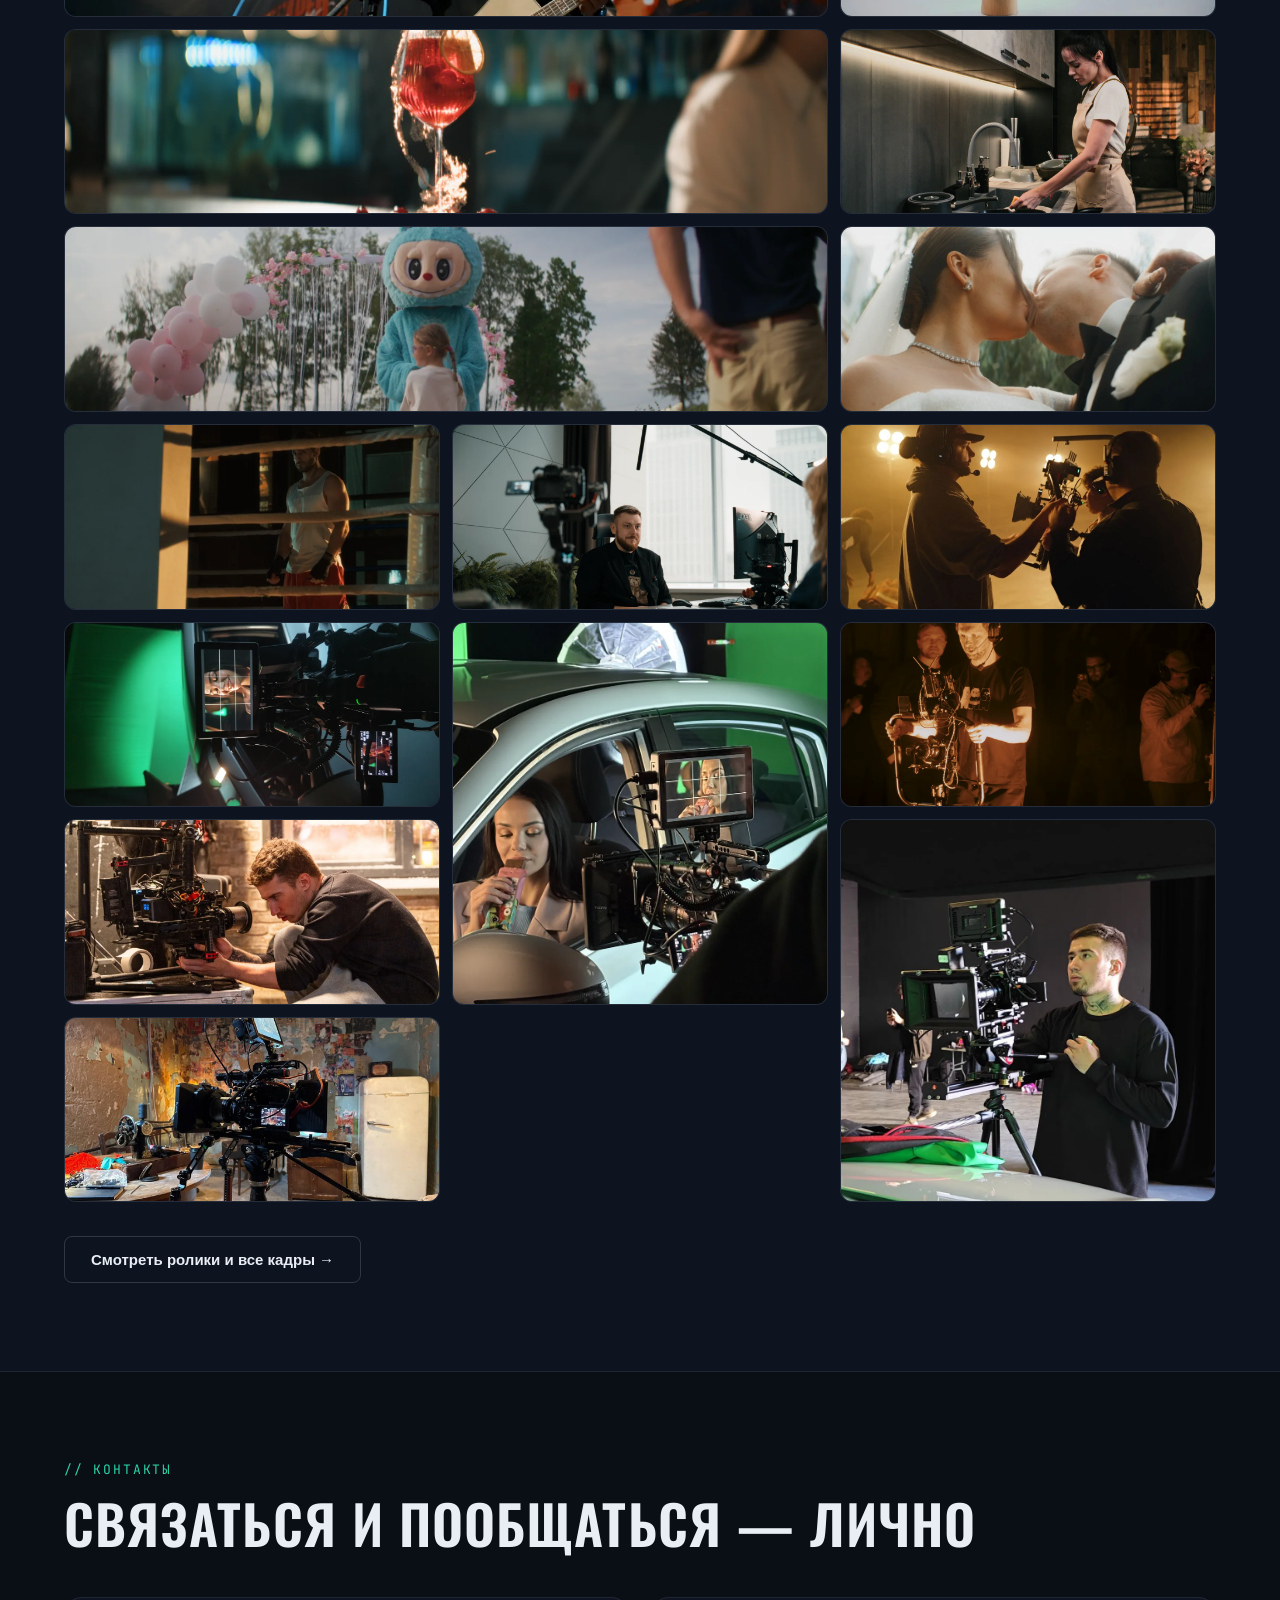
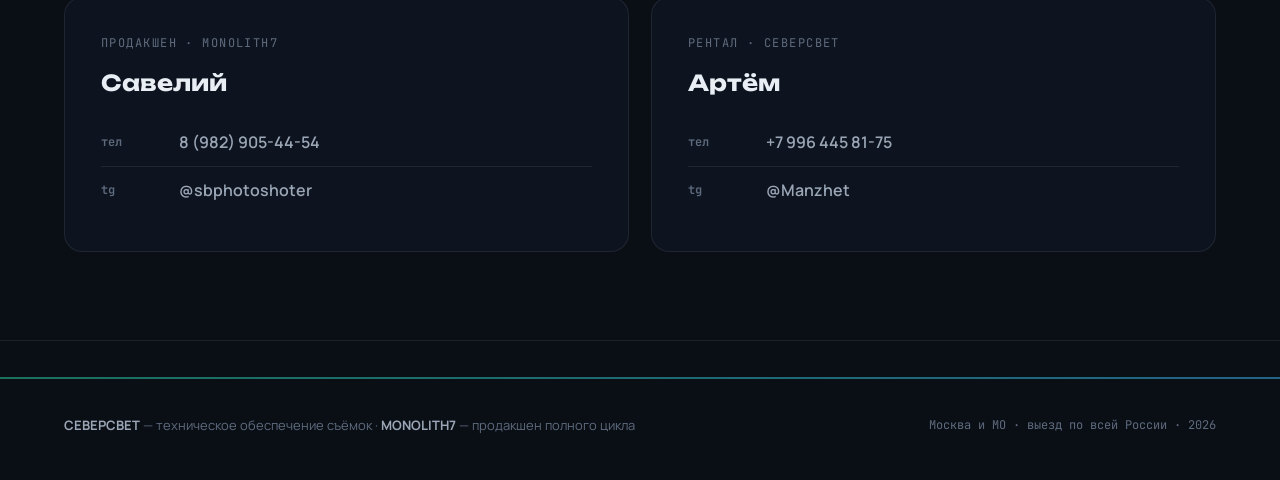
==== commit 36c9852c: "Логистика двумя плечами, условия на первом экране, вёрстка Подача и забор считаются отдельно: два че" ====
--- a/index.html
+++ b/index.html
@@ -6,30 +6,30 @@
 <title>Аренда съёмочной техники и видеопродакшен в Москве — СЕВЕРСВЕТ × MONOLITH7</title>
 <meta name="description" content="Аренда съёмочной техники в Москве и МО: кинокамеры, анаморфотная оптика, свет, звук, грип, стабилизация — 127 позиций. MONOLITH7 — видеопродакшен полного цикла: клипы, реклама, имиджевые ролики, кино, трансляции. Доставка по Москве от 10 000 ₽ бесплатно.">
 <meta name="keywords" content="аренда съёмочной техники, прокат видеооборудования Москва, аренда кинокамеры, прокат света для съёмки, аренда объективов, анаморфотная оптика в аренду, рентал кинотехники, аренда звукового оборудования, видеопродакшен Москва, съёмка клипа, съёмка рекламного ролика, имиджевый ролик, съёмочная группа в аренду">
-<link rel="canonical" href="https://monolithapp.github.io/seversvet/">
+<link rel="canonical" href="https://seversvet.github.io/">
 <meta name="robots" content="index, follow, max-image-preview:large">
 <meta name="geo.region" content="RU-MOS">
 <meta name="geo.placename" content="Москва">
 <meta property="og:title" content="СЕВЕРСВЕТ × MONOLITH7 — аренда съёмочной техники и продакшен">
 <meta property="og:description" content="127 позиций техники в аренду и съёмочная группа полного цикла. Москва и МО, выезд по всей России.">
 <meta property="og:type" content="website">
-<meta property="og:url" content="https://monolithapp.github.io/seversvet/">
+<meta property="og:url" content="https://seversvet.github.io/">
 <meta property="og:site_name" content="СЕВЕРСВЕТ × MONOLITH7">
 <meta property="og:locale" content="ru_RU">
-<meta property="og:image" content="https://monolithapp.github.io/seversvet/assets/og-cover.jpg">
+<meta property="og:image" content="https://seversvet.github.io/assets/og-cover.jpg">
 <meta property="og:image:width" content="1200">
 <meta property="og:image:height" content="630">
 <meta property="og:image:alt" content="СЕВЕРСВЕТ × MONOLITH7 — аренда съёмочной техники и продакшен полного цикла">
 <meta name="twitter:card" content="summary_large_image">
 <meta name="twitter:title" content="Аренда съёмочной техники и видеопродакшен в Москве">
 <meta name="twitter:description" content="127 позиций техники в аренду и съёмочная группа полного цикла. Москва и МО, выезд по всей России.">
-<meta name="twitter:image" content="https://monolithapp.github.io/seversvet/assets/og-cover.jpg">
+<meta name="twitter:image" content="https://seversvet.github.io/assets/og-cover.jpg">
 <meta name="theme-color" content="#0A0E15">
 <link rel="icon" href="data:image/svg+xml,%3Csvg xmlns='http://www.w3.org/2000/svg' viewBox='0 0 32 32'%3E%3Cdefs%3E%3ClinearGradient id='a' x1='0' y1='0' x2='1' y2='1'%3E%3Cstop offset='0' stop-color='%232DD4A7'/%3E%3Cstop offset='.5' stop-color='%2338BDF8'/%3E%3Cstop offset='1' stop-color='%23818CF8'/%3E%3C/linearGradient%3E%3C/defs%3E%3Crect width='32' height='32' rx='7' fill='%230A0E15'/%3E%3Cpath d='M7 24 L13 8 L16 17 L19 8 L25 24' fill='none' stroke='url(%23a)' stroke-width='2.6' stroke-linecap='round' stroke-linejoin='round'/%3E%3C/svg%3E">
 <link rel="preconnect" href="https://fonts.googleapis.com">
 <link rel="preconnect" href="https://fonts.gstatic.com" crossorigin>
 <link href="https://fonts.googleapis.com/css2?family=Unbounded:wght@500;700;900&family=Manrope:wght@400;500;600;700;800&family=JetBrains+Mono:wght@400;600&family=Oswald:wght@500;600&display=swap" rel="stylesheet">
-<link rel="stylesheet" href="assets/style.css?v=7">
+<link rel="stylesheet" href="assets/style.css?v=9">
 </head>
 <body>
 
@@ -145,7 +145,7 @@
       <div class="feature">
         <span class="f-num">04</span>
         <h3>Честно по бюджету</h3>
-        <p>Для проектов с ограниченным бюджетом — персональные условия. Скажите, сколько есть, соберём максимум под эту цифру.</p>
+        <p>Смена — сутки, есть вариант на 6 часов за 70% цены. Для проектов с ограниченным бюджетом — персональные условия: скажите, сколько есть, соберём максимум под эту цифру.</p>
       </div>
     </div>
   </div>
@@ -204,12 +204,12 @@
   "@graph": [
     {
       "@type": "LocalBusiness",
-      "@id": "https://monolithapp.github.io/seversvet/#business",
+      "@id": "https://seversvet.github.io/#business",
       "name": "СЕВЕРСВЕТ × MONOLITH7",
       "alternateName": ["СЕВЕРСВЕТ", "MONOLITH7"],
       "description": "Аренда съёмочной техники и видеопродакшен полного цикла: кинокамеры, оптика, свет, звук, грип, съёмочная группа.",
-      "url": "https://monolithapp.github.io/seversvet/",
-      "image": "https://monolithapp.github.io/seversvet/assets/og-cover.jpg",
+      "url": "https://seversvet.github.io/",
+      "image": "https://seversvet.github.io/assets/og-cover.jpg",
       "telephone": "+7-996-445-81-75",
       "priceRange": "₽₽",
       "currenciesAccepted": "RUB",
@@ -228,23 +228,23 @@
       ],
       "sameAs": ["https://t.me/Manzhet", "https://t.me/sbphotoshoter"],
       "makesOffer": [
-        { "@type": "Offer", "name": "Аренда съёмочной техники", "url": "https://monolithapp.github.io/seversvet/tech.html" },
-        { "@type": "Offer", "name": "Видеопродакшен полного цикла", "url": "https://monolithapp.github.io/seversvet/team.html" }
+        { "@type": "Offer", "name": "Аренда съёмочной техники", "url": "https://seversvet.github.io/tech.html" },
+        { "@type": "Offer", "name": "Видеопродакшен полного цикла", "url": "https://seversvet.github.io/team.html" }
       ]
     },
     {
       "@type": "WebSite",
-      "@id": "https://monolithapp.github.io/seversvet/#website",
-      "url": "https://monolithapp.github.io/seversvet/",
+      "@id": "https://seversvet.github.io/#website",
+      "url": "https://seversvet.github.io/",
       "name": "СЕВЕРСВЕТ × MONOLITH7",
       "inLanguage": "ru-RU",
-      "publisher": { "@id": "https://monolithapp.github.io/seversvet/#business" }
+      "publisher": { "@id": "https://seversvet.github.io/#business" }
     }
   ]
 }
 </script>
-<script src="assets/catalog.js?v=7"></script>
-<script src="assets/portfolio.js?v=7"></script>
-<script src="assets/app.js?v=7"></script>
+<script src="assets/catalog.js?v=9"></script>
+<script src="assets/portfolio.js?v=9"></script>
+<script src="assets/app.js?v=9"></script>
 </body>
 </html>
--- a/assets/style.css
+++ b/assets/style.css
@@ -296,6 +296,12 @@
 
 /* ── частые вопросы (нативный details, без JS) ── */
 .faq{margin-top:40px;max-width:860px;border-top:1px solid var(--hairline)}
+/* на широком экране вопросы идут в две колонки — одна узкая колонка оставляла полэкрана пустым */
+@media (min-width:1060px){
+  .faq{max-width:none;display:grid;grid-template-columns:1fr 1fr;column-gap:56px;
+    align-items:start;border-top:none}
+  .faq .qa{border-top:1px solid var(--hairline)}
+}
 .qa{border-bottom:1px solid var(--hairline)}
 .qa summary{list-style:none;cursor:pointer;position:relative;padding:19px 40px 19px 0;
   font-size:15.5px;font-weight:700;transition:color .15s}
@@ -310,7 +316,9 @@
 /* ── заявка ── */
 #request{padding-bottom:100px}
 .req-box{display:grid;grid-template-columns:1.1fr .9fr;gap:22px;margin-top:46px}
-.req-form{background:var(--night-2);border:1px solid var(--hairline);border-radius:var(--r-l);padding:36px}
+/* карточка формы живёт по своему контенту: иначе тянется до высоты расчёта и снизу зияет пустота */
+.req-form{background:var(--night-2);border:1px solid var(--hairline);border-radius:var(--r-l);padding:36px;
+  align-self:start}
 .req-form label{display:block;font-size:13px;font-weight:700;color:var(--steel);margin:18px 0 7px}
 .req-form label:first-of-type{margin-top:0}
 .req-form label i{color:var(--aurora-g);font-style:normal}
@@ -351,6 +359,16 @@
   white-space:nowrap;font-variant-numeric:tabular-nums;min-width:64px;text-align:right}
 .rc-calc{margin-top:18px;padding-top:18px;border-top:1px solid var(--hairline-strong)}
 .rc-calc .rc-row{display:grid;grid-template-columns:110px 1fr;gap:12px}
+.rc-calc .rc-row+.rc-row{margin-top:12px}
+.rc-calc .rc-row.solo{grid-template-columns:1fr}
+/* при шестичасовой смене счётчик суток отключён — видно, что поле не работает */
+.rc-calc input:disabled{opacity:.4;cursor:not-allowed}
+/* подача и забор — независимые плечи, каждое со своим тарифом */
+.rc-calc .rc-legs{display:flex;flex-wrap:wrap;gap:9px 18px;margin-top:11px}
+.rc-calc .rc-legs[hidden]{display:none}
+.rc-calc .chk{display:flex;align-items:center;gap:8px;margin:0;font-size:12.5px;font-weight:600;
+  color:var(--steel);cursor:pointer}
+.rc-calc .chk input{width:16px;height:16px;min-height:0;padding:0;accent-color:var(--aurora-c);cursor:pointer}
 .rc-calc label{display:block;font-size:12px;font-weight:700;color:var(--steel-dim);margin-bottom:7px;
   letter-spacing:.02em}
 #cart-total{margin-top:20px}
@@ -364,6 +382,14 @@
   -webkit-background-clip:text;background-clip:text;color:transparent}
 #cart-total .t-note{margin-top:12px;font-size:12px;color:var(--steel-dim);line-height:1.5;text-wrap:pretty}
 #cart-empty{color:var(--steel-dim);font-size:14px;padding:18px 0}
+/* пока корзина пуста, карточка объясняет, по каким правилам пойдёт расчёт */
+.rc-hint{list-style:none;margin-top:18px;padding-top:6px;border-top:1px solid var(--hairline)}
+.rc-hint li{display:flex;flex-wrap:wrap;gap:2px 12px;align-items:baseline;padding:8px 0;
+  border-bottom:1px solid var(--hairline)}
+.rc-hint li:last-child{border-bottom:none}
+.rc-hint b{font-size:13px;font-weight:700;color:var(--steel)}
+.rc-hint span{margin-left:auto;font-family:var(--font-m);font-size:11.5px;color:var(--steel-dim);
+  text-align:right}
 #cart-empty[hidden]{display:none}
 .req-out{margin-top:18px;display:none}
 .req-out.show{display:block}
@@ -456,6 +482,27 @@
 .page-hero .sec-tag{margin-bottom:10px}
 .page-hero h1{font-family:var(--font-h);font-weight:600;font-size:clamp(38px,5.6vw,64px);line-height:1;letter-spacing:.02em;text-transform:uppercase}
 .page-hero p.lede{max-width:640px;margin-top:14px;color:var(--steel);font-size:16.5px;text-wrap:pretty}
+/* первый экран рентала: слева обещание, справа условия — иначе правая половина пустует */
+.hero-tech{display:grid;grid-template-columns:1.15fr .85fr;gap:44px;align-items:start}
+.terms-card{background:var(--night-2);border:1px solid var(--hairline);border-radius:var(--r-l);
+  padding:24px 26px 22px;margin-top:38px}
+.terms-card .tc-tag{font-family:var(--font-m);font-size:11.5px;letter-spacing:.1em;
+  color:var(--aurora-c);margin-bottom:12px}
+.terms-card ul{list-style:none}
+.terms-card li{display:flex;flex-wrap:wrap;gap:2px 14px;align-items:baseline;padding:9px 0;
+  border-bottom:1px solid var(--hairline)}
+.terms-card li:last-child{border-bottom:none}
+.terms-card b{font-size:14px;font-weight:700;color:var(--snow)}
+.terms-card span{margin-left:auto;font-family:var(--font-m);font-size:12.5px;color:var(--aurora-g);
+  text-align:right;font-variant-numeric:tabular-nums}
+.tc-link{display:inline-block;margin-top:16px;font-size:13px;font-weight:700;color:var(--aurora-c);
+  transition:opacity .15s}
+.tc-link:hover{opacity:.72}
+/* правило стоит здесь, а не в общем блоке адаптива: тот идёт выше по файлу и проигрывает по порядку */
+@media (max-width:920px){
+  .hero-tech{grid-template-columns:1fr;gap:0}
+  .terms-card{margin-top:28px}
+}
 .nav-links a.here{color:var(--snow);background:var(--night-3)}
 
 /* якорная навигация по категориям: на широком экране переносится, на узком — прокручивается */
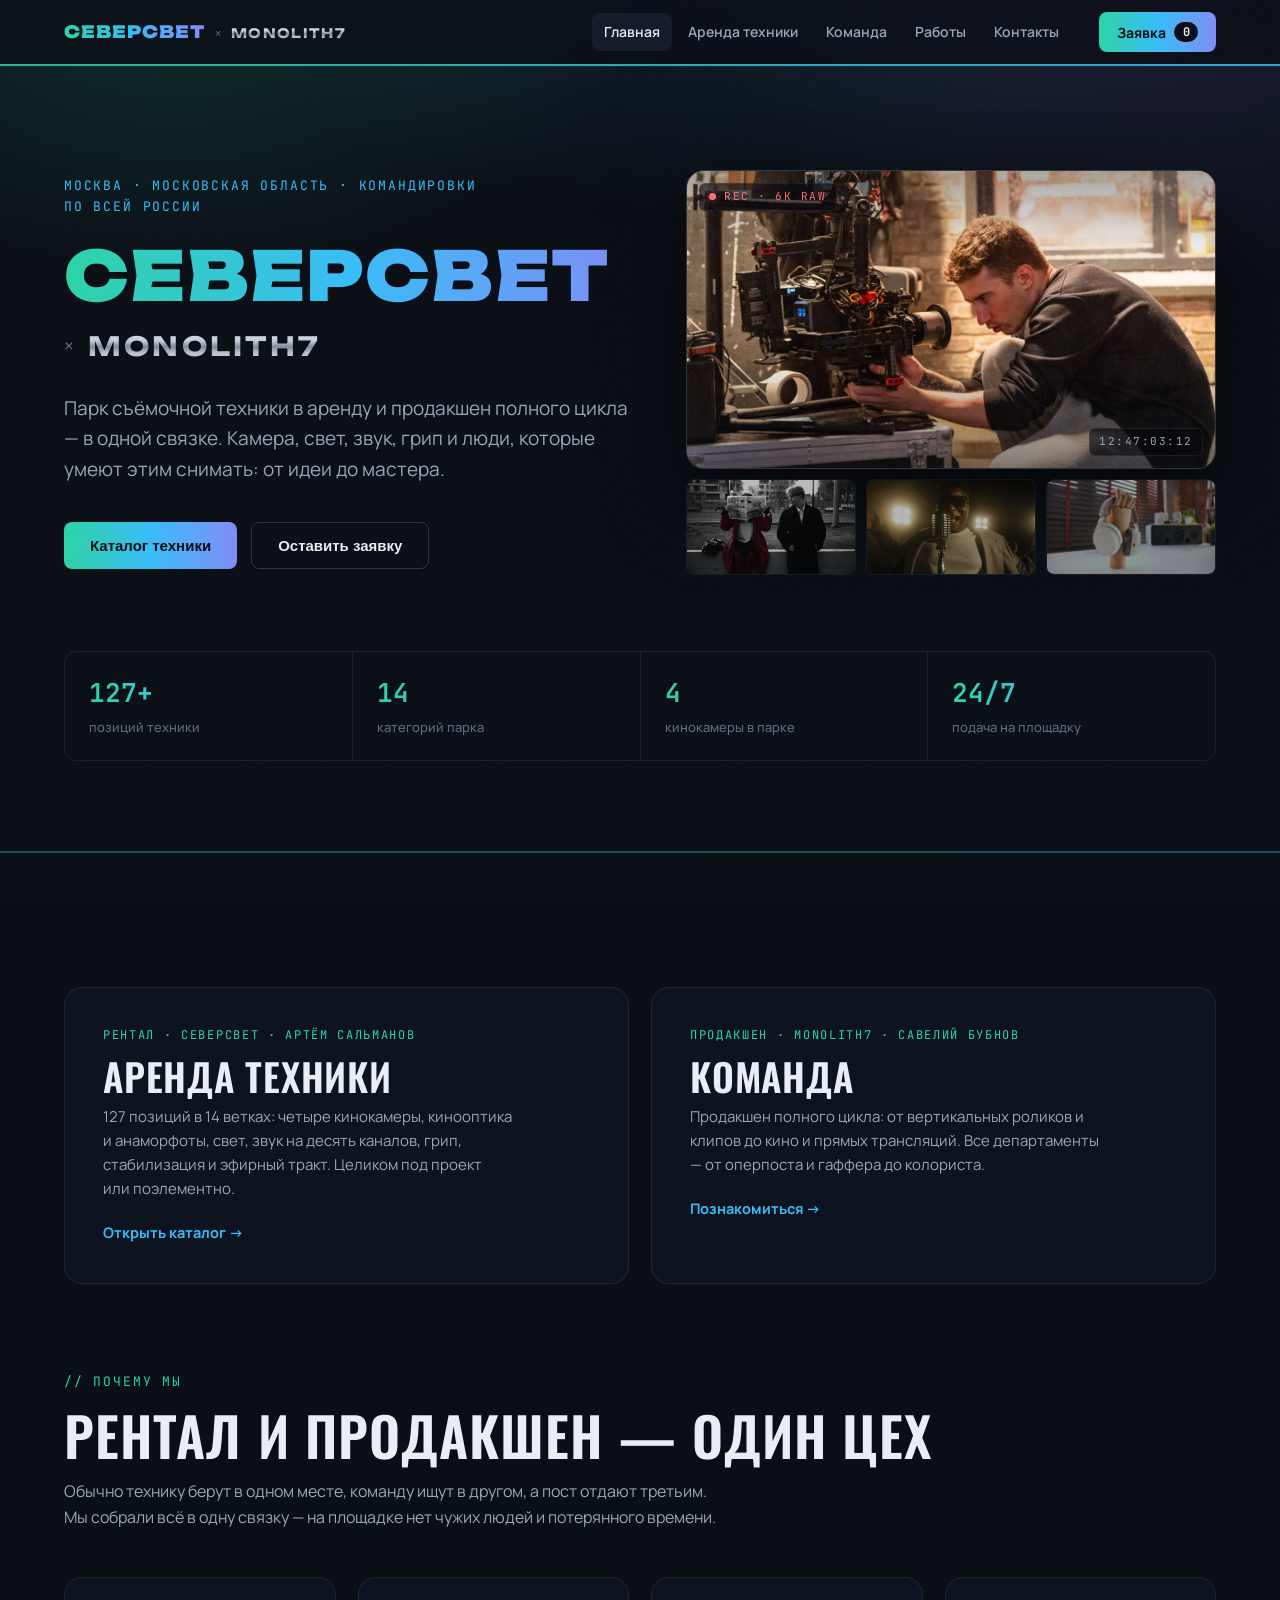
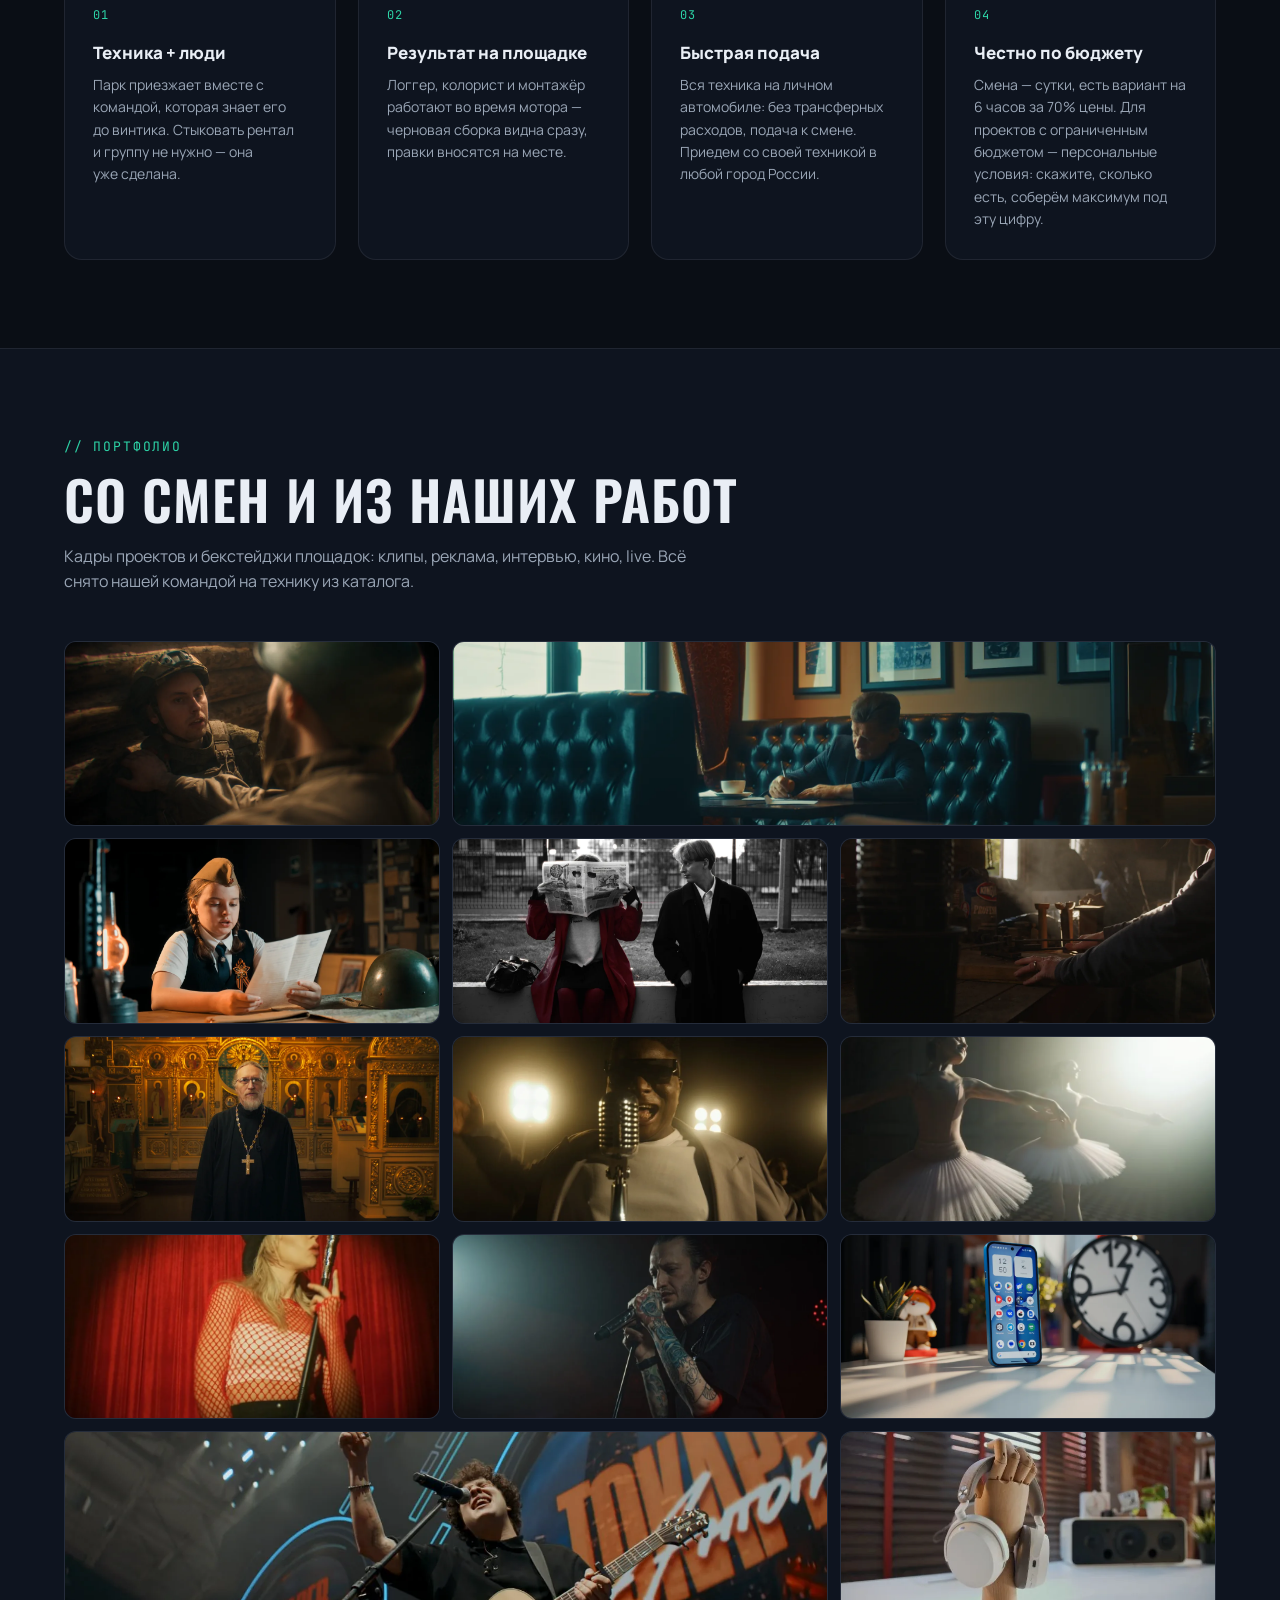
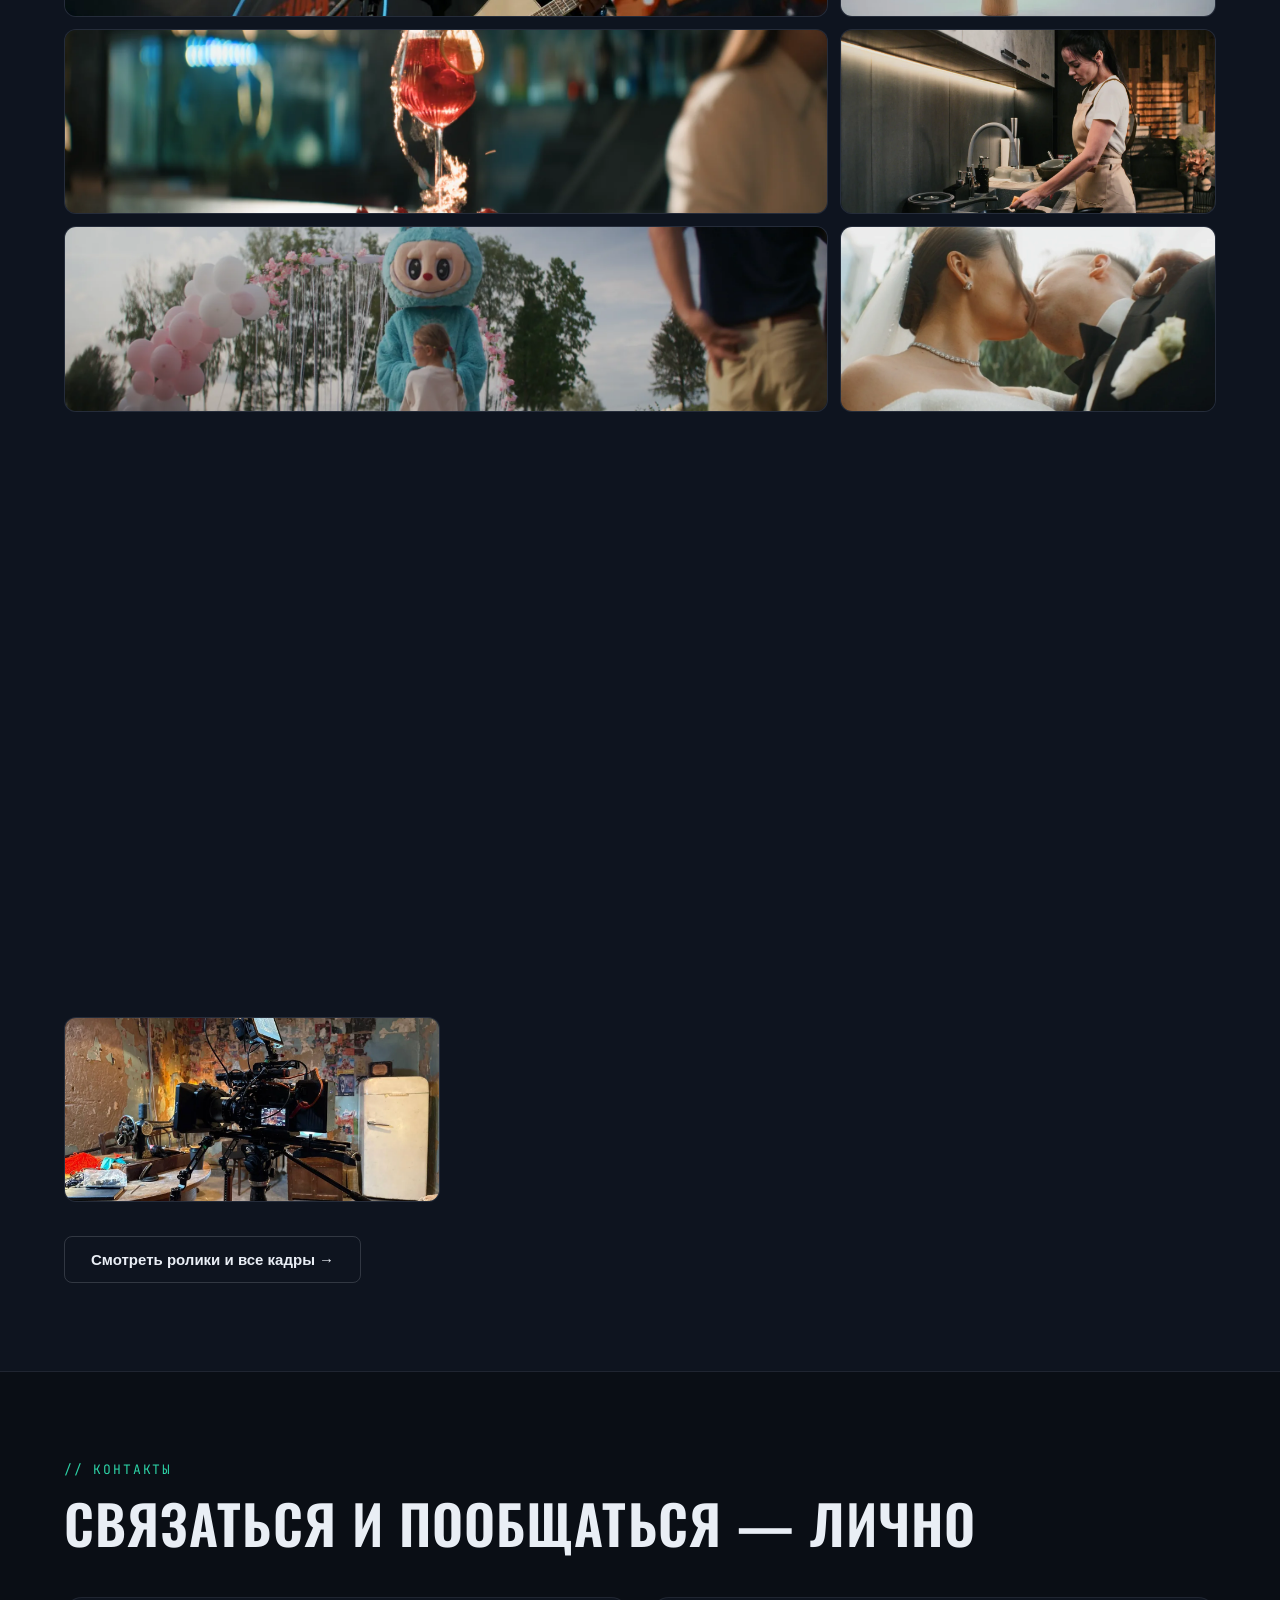
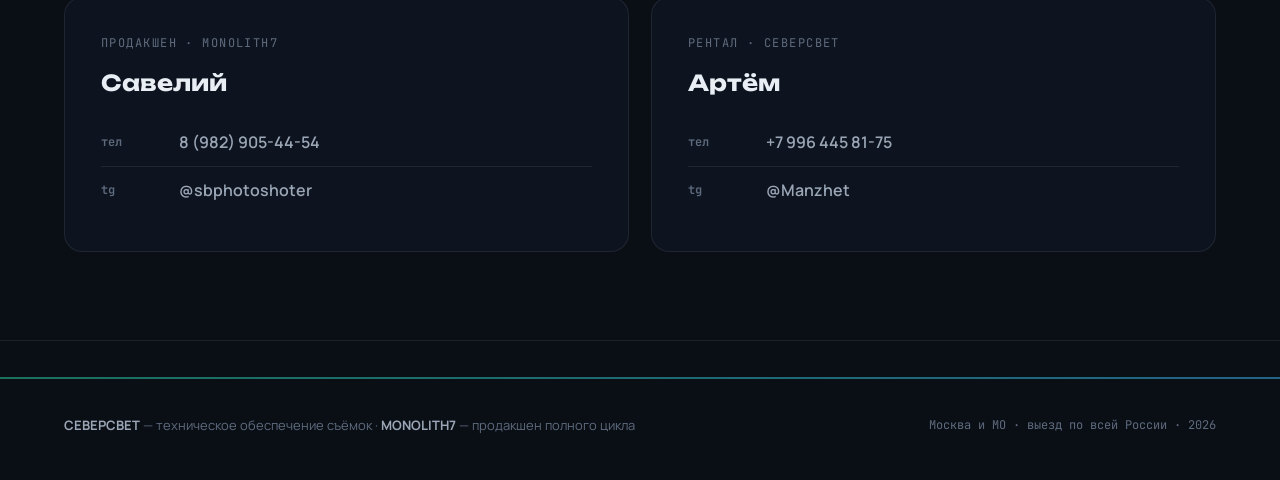
==== commit d9ff55e9: "Работы и Команда: первый экран с карточкой фактов Тот же паттерн, что на рентале: слева обещание, сп" ====
--- a/index.html
+++ b/index.html
@@ -29,7 +29,7 @@
 <link rel="preconnect" href="https://fonts.googleapis.com">
 <link rel="preconnect" href="https://fonts.gstatic.com" crossorigin>
 <link href="https://fonts.googleapis.com/css2?family=Unbounded:wght@500;700;900&family=Manrope:wght@400;500;600;700;800&family=JetBrains+Mono:wght@400;600&family=Oswald:wght@500;600&display=swap" rel="stylesheet">
-<link rel="stylesheet" href="assets/style.css?v=9">
+<link rel="stylesheet" href="assets/style.css?v=10">
 </head>
 <body>
 
@@ -243,8 +243,8 @@
   ]
 }
 </script>
-<script src="assets/catalog.js?v=9"></script>
-<script src="assets/portfolio.js?v=9"></script>
-<script src="assets/app.js?v=9"></script>
+<script src="assets/catalog.js?v=10"></script>
+<script src="assets/portfolio.js?v=10"></script>
+<script src="assets/app.js?v=10"></script>
 </body>
 </html>
--- a/assets/style.css
+++ b/assets/style.css
@@ -483,7 +483,7 @@
 .page-hero h1{font-family:var(--font-h);font-weight:600;font-size:clamp(38px,5.6vw,64px);line-height:1;letter-spacing:.02em;text-transform:uppercase}
 .page-hero p.lede{max-width:640px;margin-top:14px;color:var(--steel);font-size:16.5px;text-wrap:pretty}
 /* первый экран рентала: слева обещание, справа условия — иначе правая половина пустует */
-.hero-tech{display:grid;grid-template-columns:1.15fr .85fr;gap:44px;align-items:start}
+.hero-split{display:grid;grid-template-columns:1.15fr .85fr;gap:44px;align-items:start}
 .terms-card{background:var(--night-2);border:1px solid var(--hairline);border-radius:var(--r-l);
   padding:24px 26px 22px;margin-top:38px}
 .terms-card .tc-tag{font-family:var(--font-m);font-size:11.5px;letter-spacing:.1em;
@@ -500,7 +500,7 @@
 .tc-link:hover{opacity:.72}
 /* правило стоит здесь, а не в общем блоке адаптива: тот идёт выше по файлу и проигрывает по порядку */
 @media (max-width:920px){
-  .hero-tech{grid-template-columns:1fr;gap:0}
+  .hero-split{grid-template-columns:1fr;gap:0}
   .terms-card{margin-top:28px}
 }
 .nav-links a.here{color:var(--snow);background:var(--night-3)}
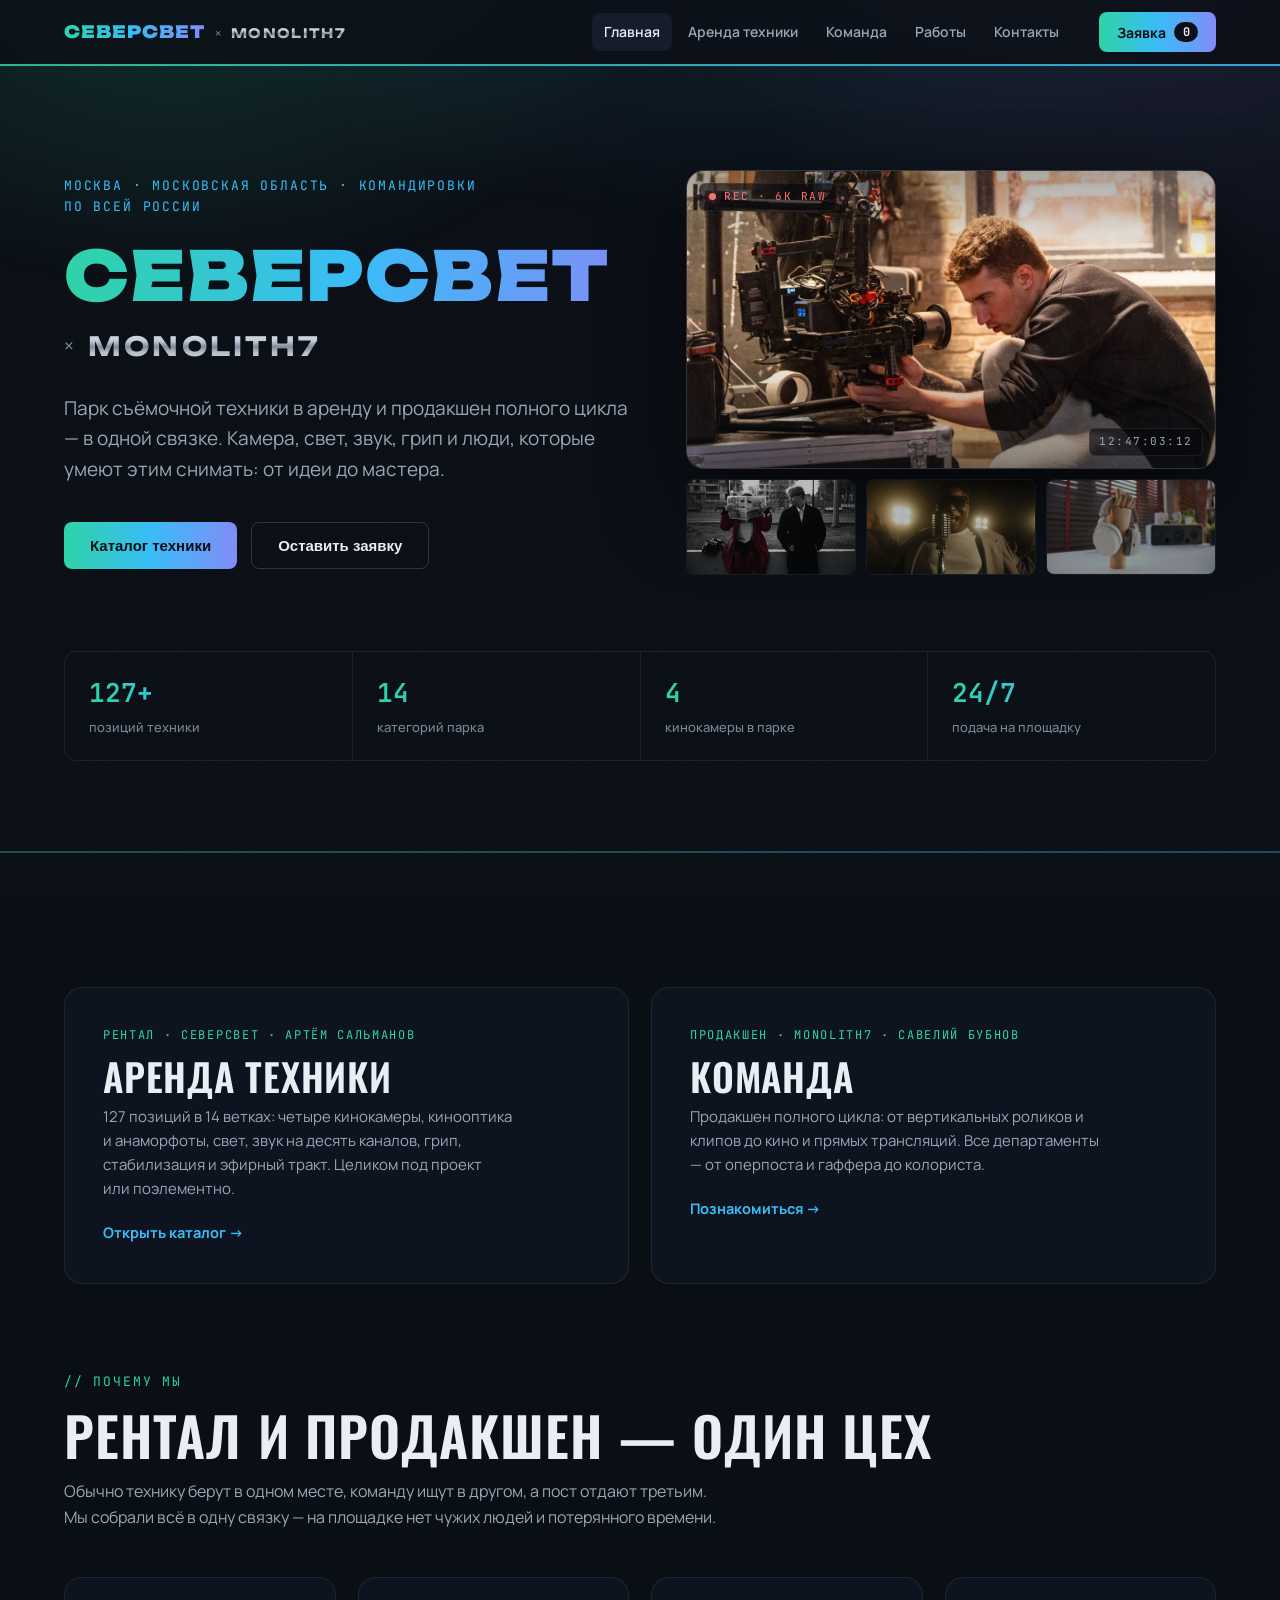
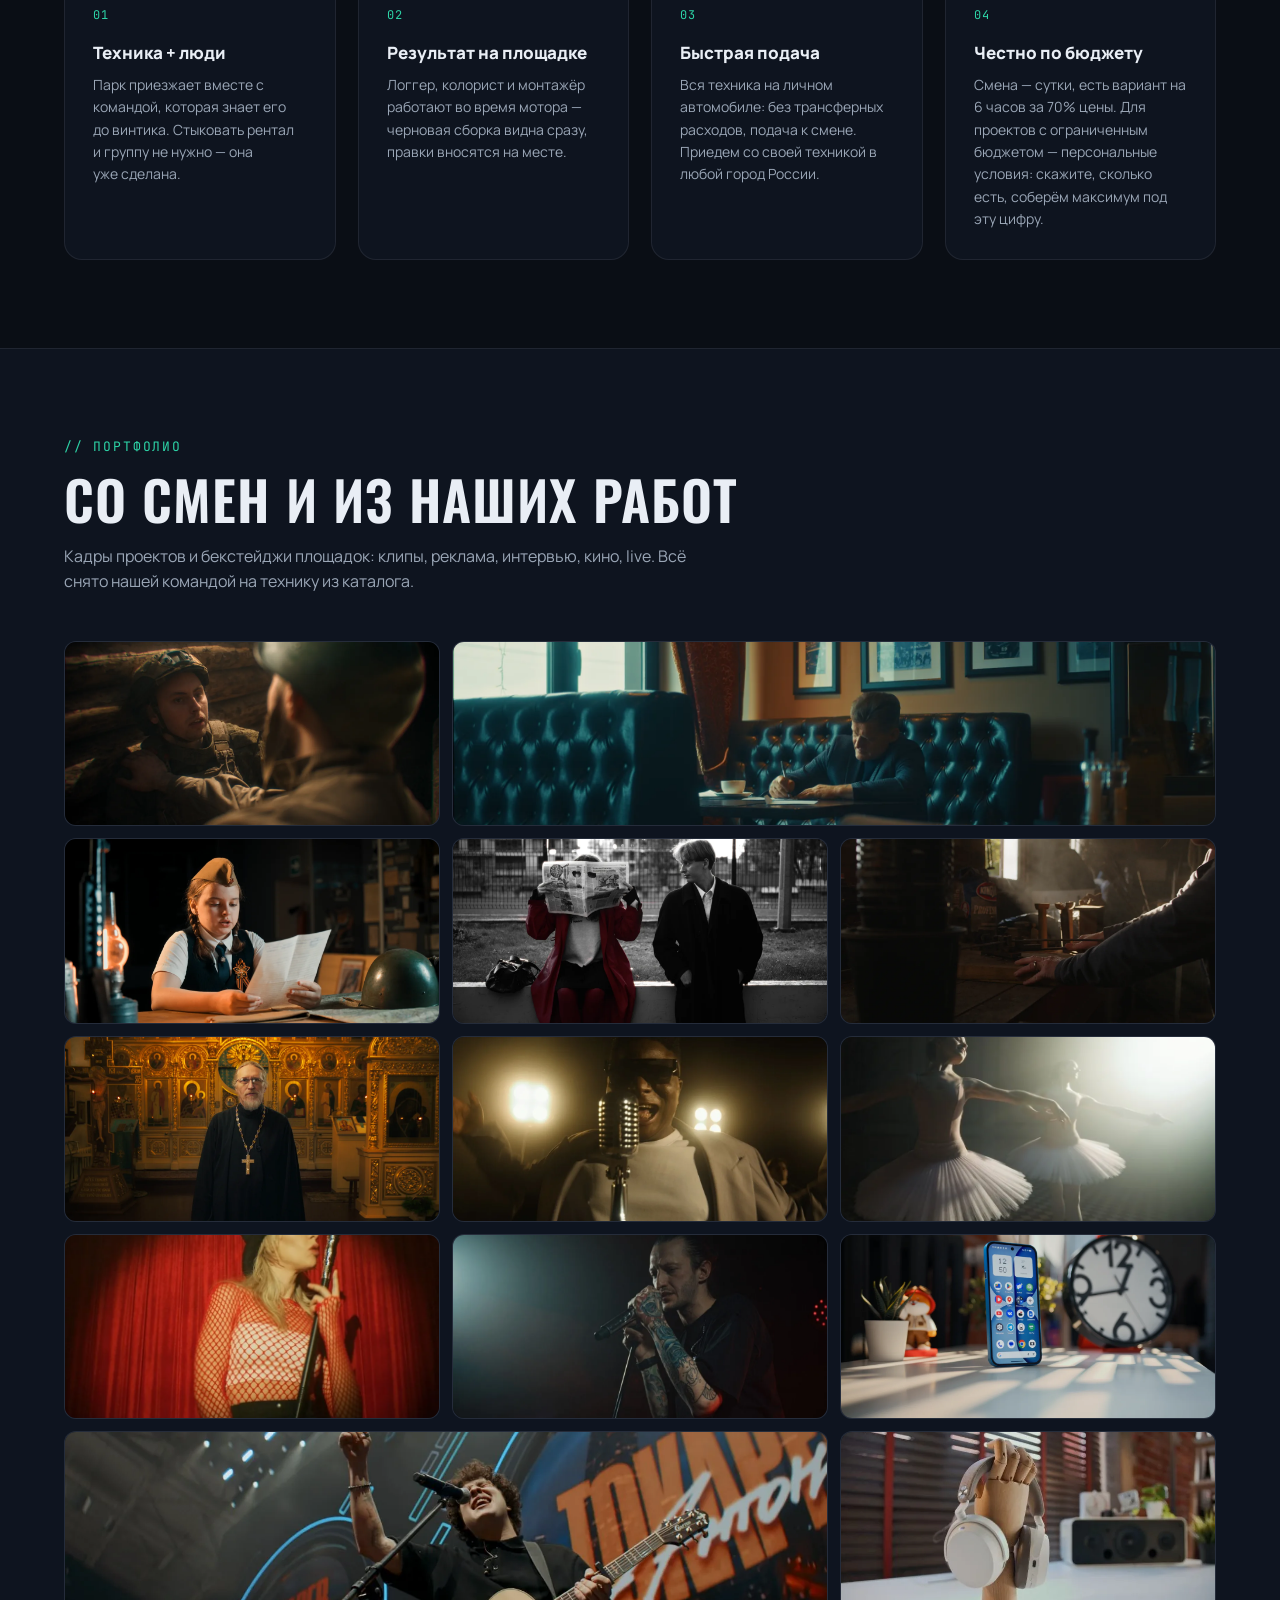
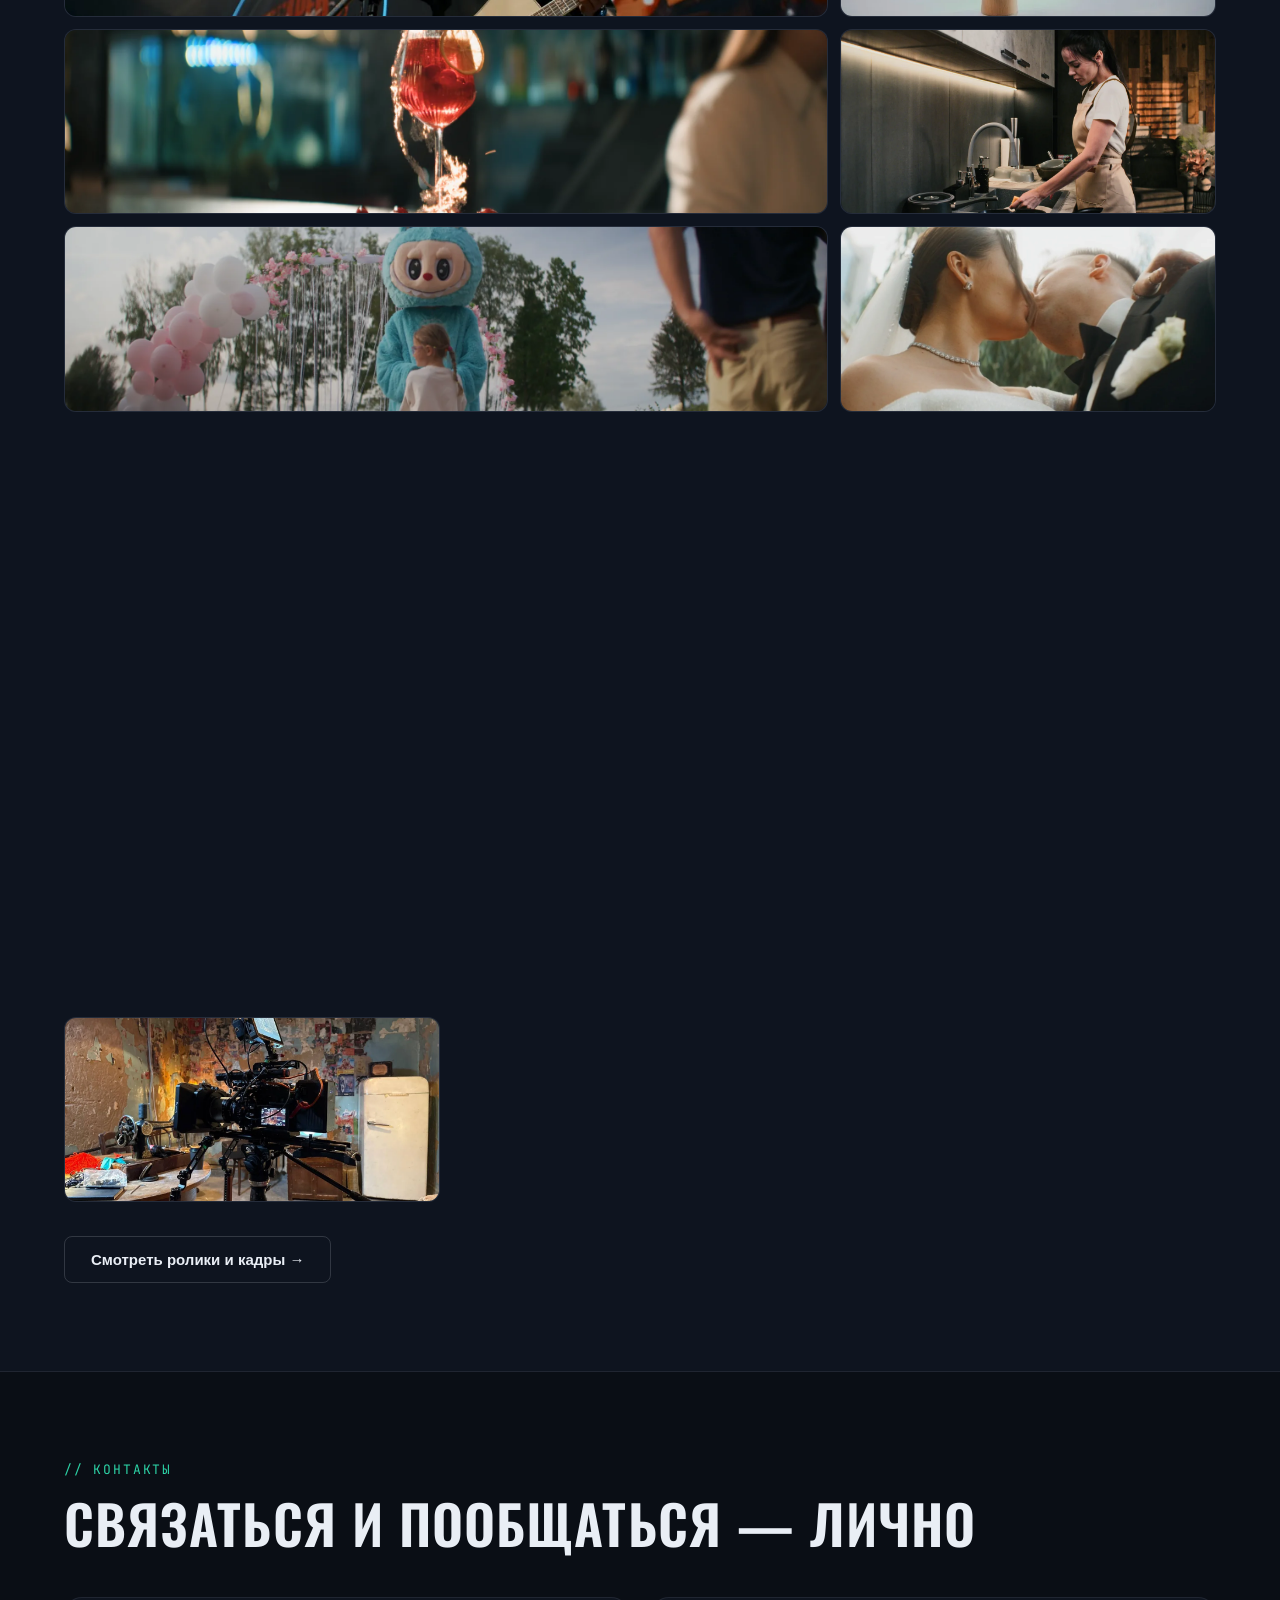
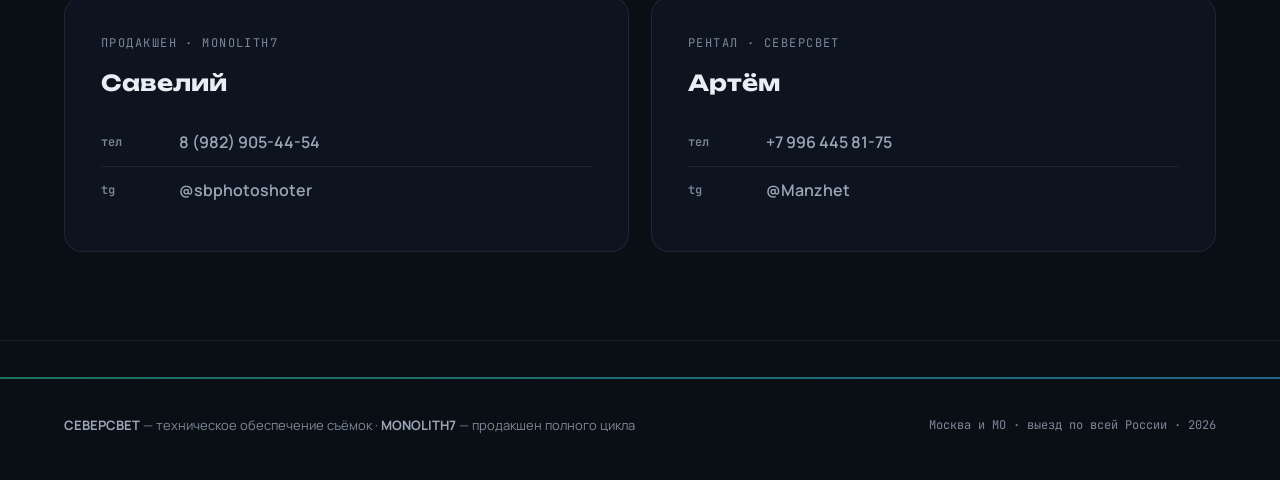
==== commit 943f6c06: "Поиск по каталогу, кнопка «наверх», честная подпись портфолио Поиск фильтрует 127 позиций по названи" ====
--- a/index.html
+++ b/index.html
@@ -29,7 +29,7 @@
 <link rel="preconnect" href="https://fonts.googleapis.com">
 <link rel="preconnect" href="https://fonts.gstatic.com" crossorigin>
 <link href="https://fonts.googleapis.com/css2?family=Unbounded:wght@500;700;900&family=Manrope:wght@400;500;600;700;800&family=JetBrains+Mono:wght@400;600&family=Oswald:wght@500;600&display=swap" rel="stylesheet">
-<link rel="stylesheet" href="assets/style.css?v=10">
+<link rel="stylesheet" href="assets/style.css?v=11">
 </head>
 <body>
 
@@ -160,7 +160,7 @@
     Всё снято нашей командой на технику из каталога.</p>
     <div class="bts-grid" id="bts-grid"></div>
     <div class="hero-cta" style="margin-top:34px">
-      <button class="btn btn-ghost" onclick="location.href='works.html'">Смотреть ролики и все кадры →</button>
+      <button class="btn btn-ghost" onclick="location.href='works.html'">Смотреть ролики и кадры →</button>
     </div>
   </div>
 </section>
@@ -243,8 +243,8 @@
   ]
 }
 </script>
-<script src="assets/catalog.js?v=10"></script>
-<script src="assets/portfolio.js?v=10"></script>
-<script src="assets/app.js?v=10"></script>
+<script src="assets/catalog.js?v=11"></script>
+<script src="assets/portfolio.js?v=11"></script>
+<script src="assets/app.js?v=11"></script>
 </body>
 </html>
--- a/assets/style.css
+++ b/assets/style.css
@@ -5,7 +5,7 @@
   --night-4:#182234;        /* поверхность +3 (поповеры) */
   --snow:#E9EEF5;           /* снег — основной текст */
   --steel:#9AA6B6;          /* сталь — вторичный текст */
-  --steel-dim:#5E6B7E;      /* приглушённый */
+  --steel-dim:#7A8798;      /* приглушённый — 5:1 к фону, мелкие подписи читаются */
   --hairline:rgba(233,238,245,.08);
   --hairline-strong:rgba(233,238,245,.16);
   --aurora-g:#2DD4A7;       /* аврора: зелёный */
@@ -215,6 +215,18 @@
 #catalog{padding-top:64px}
 .cat-toolbar{position:sticky;top:64px;z-index:50;background:rgba(10,14,21,.9);backdrop-filter:blur(12px);-webkit-backdrop-filter:blur(12px);
   padding:16px 0;border-bottom:1px solid var(--hairline);margin-top:34px}
+/* поиск по парку: 127 позиций листать долго, проще набрать «петличка» */
+.cat-find{display:flex;align-items:center;gap:14px;margin-top:12px}
+.cat-find input{flex:1;min-width:0;background:#080C12;border:1px solid var(--hairline-strong);
+  border-radius:var(--r-s);color:var(--snow);font-family:var(--font-b);font-size:14px;
+  padding:11px 14px;min-height:44px;transition:border-color .15s}
+.cat-find input::placeholder{color:var(--steel-dim)}
+.cat-find input:focus{outline:none;border-color:var(--aurora-c)}
+.cat-find .cf-count{font-family:var(--font-m);font-size:12px;color:var(--steel-dim);white-space:nowrap}
+.item[hidden],.cat-group[hidden]{display:none}
+/* высоту липкой панели считает app.js — под ней и прячутся заголовки веток */
+.cat-group{scroll-margin-top:var(--cat-anchor,180px)}
+@media (max-width:560px){.cat-find .cf-count{display:none}}
 .chips{display:flex;gap:8px;overflow-x:auto;scrollbar-width:none;padding-bottom:2px}
 .chips::-webkit-scrollbar{display:none}
 .chip{
@@ -397,6 +409,16 @@
 .req-out .out-btns{display:grid;grid-template-columns:1fr 1fr;gap:10px;margin-top:12px}
 .req-out .out-btns .btn{justify-content:center;padding:13px 16px;font-size:14px;white-space:nowrap}
 .req-out .out-btns .wide{grid-column:1/-1}
+/* «наверх» — появляется после первого экрана, тост внизу по центру её не задевает */
+.to-top{
+  position:fixed;right:22px;bottom:22px;z-index:120;width:44px;height:44px;border-radius:50%;
+  background:var(--night-3);border:1px solid var(--hairline-strong);color:var(--snow);
+  font-size:17px;line-height:1;cursor:pointer;opacity:0;transform:translateY(10px);pointer-events:none;
+  transition:opacity .2s,transform .2s cubic-bezier(.23,1,.32,1),border-color .15s;
+}
+.to-top.show{opacity:1;transform:none;pointer-events:auto}
+.to-top:hover{border-color:var(--aurora-c)}
+.to-top:active{transform:scale(.94)}
 .toast{
   position:fixed;bottom:28px;left:50%;transform:translate(-50%,20px);opacity:0;z-index:200;
   background:var(--night-4);border:1px solid rgba(45,212,167,.4);color:var(--snow);
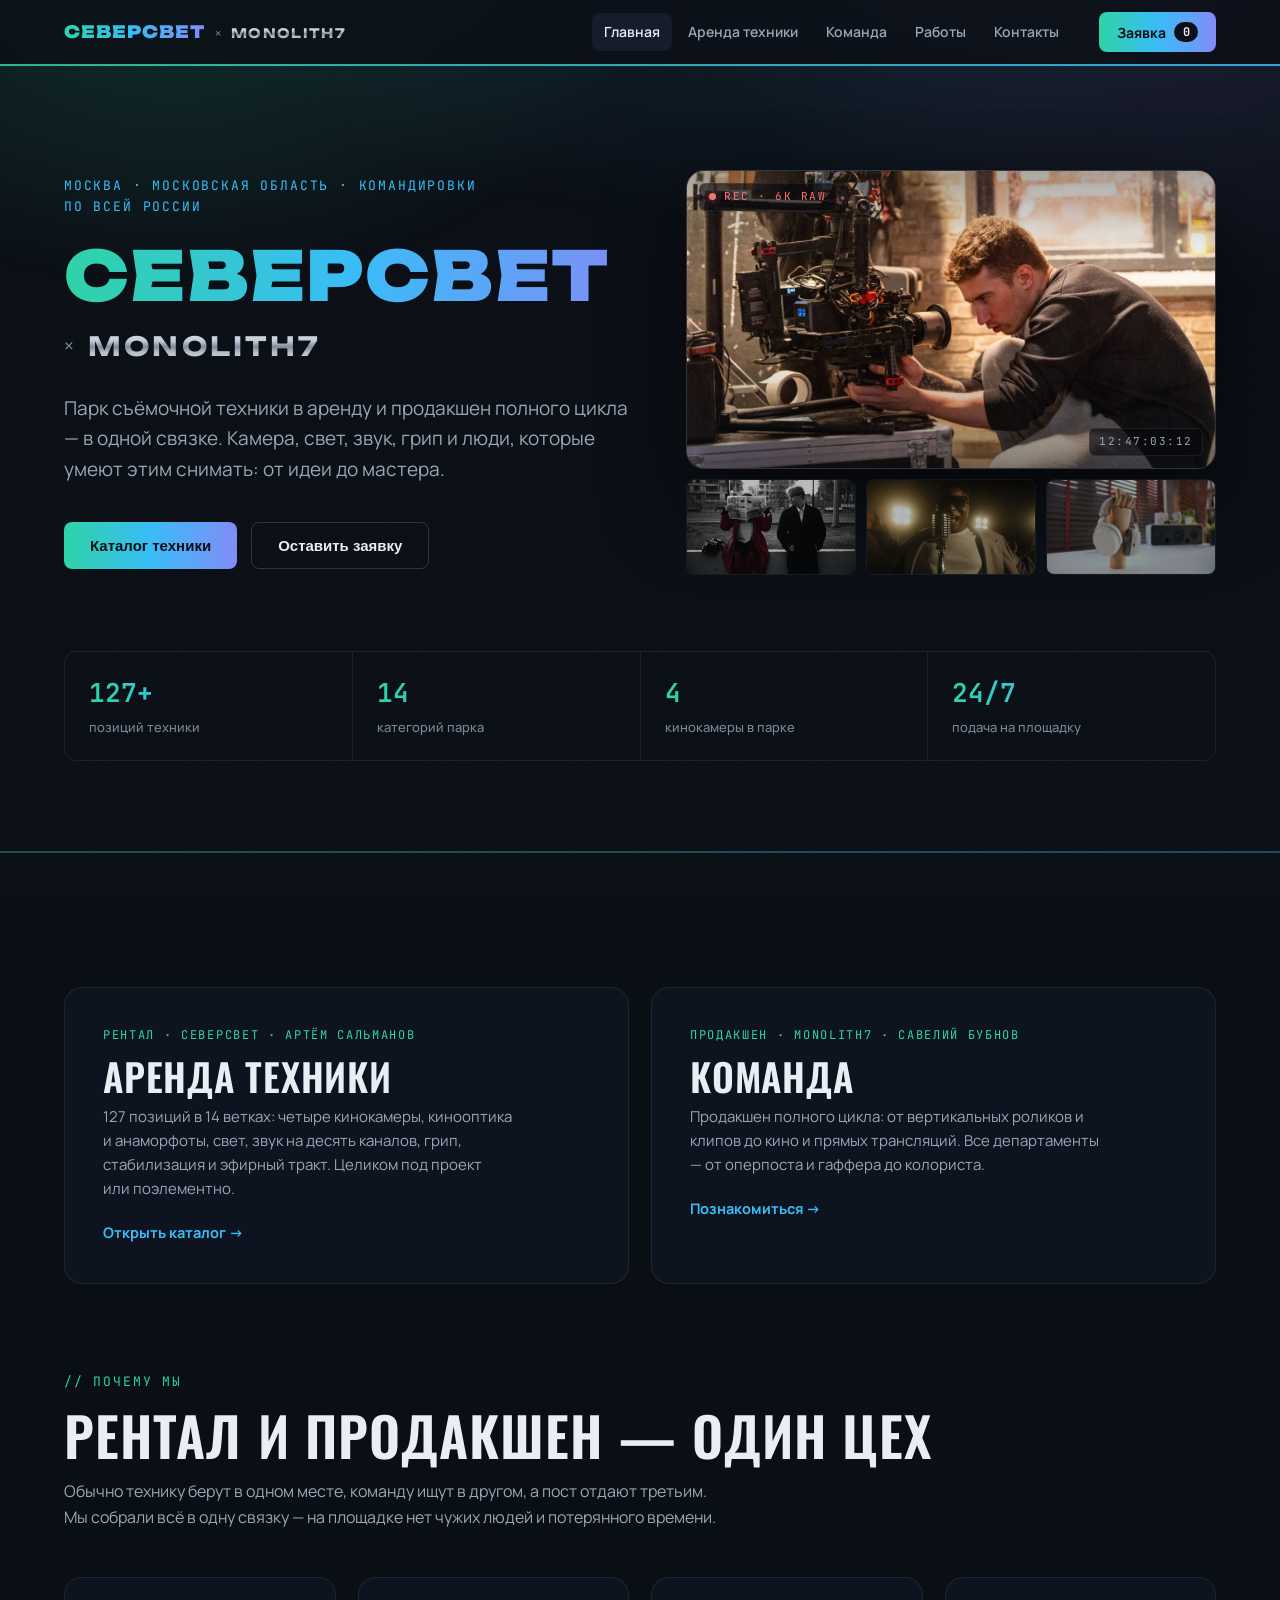
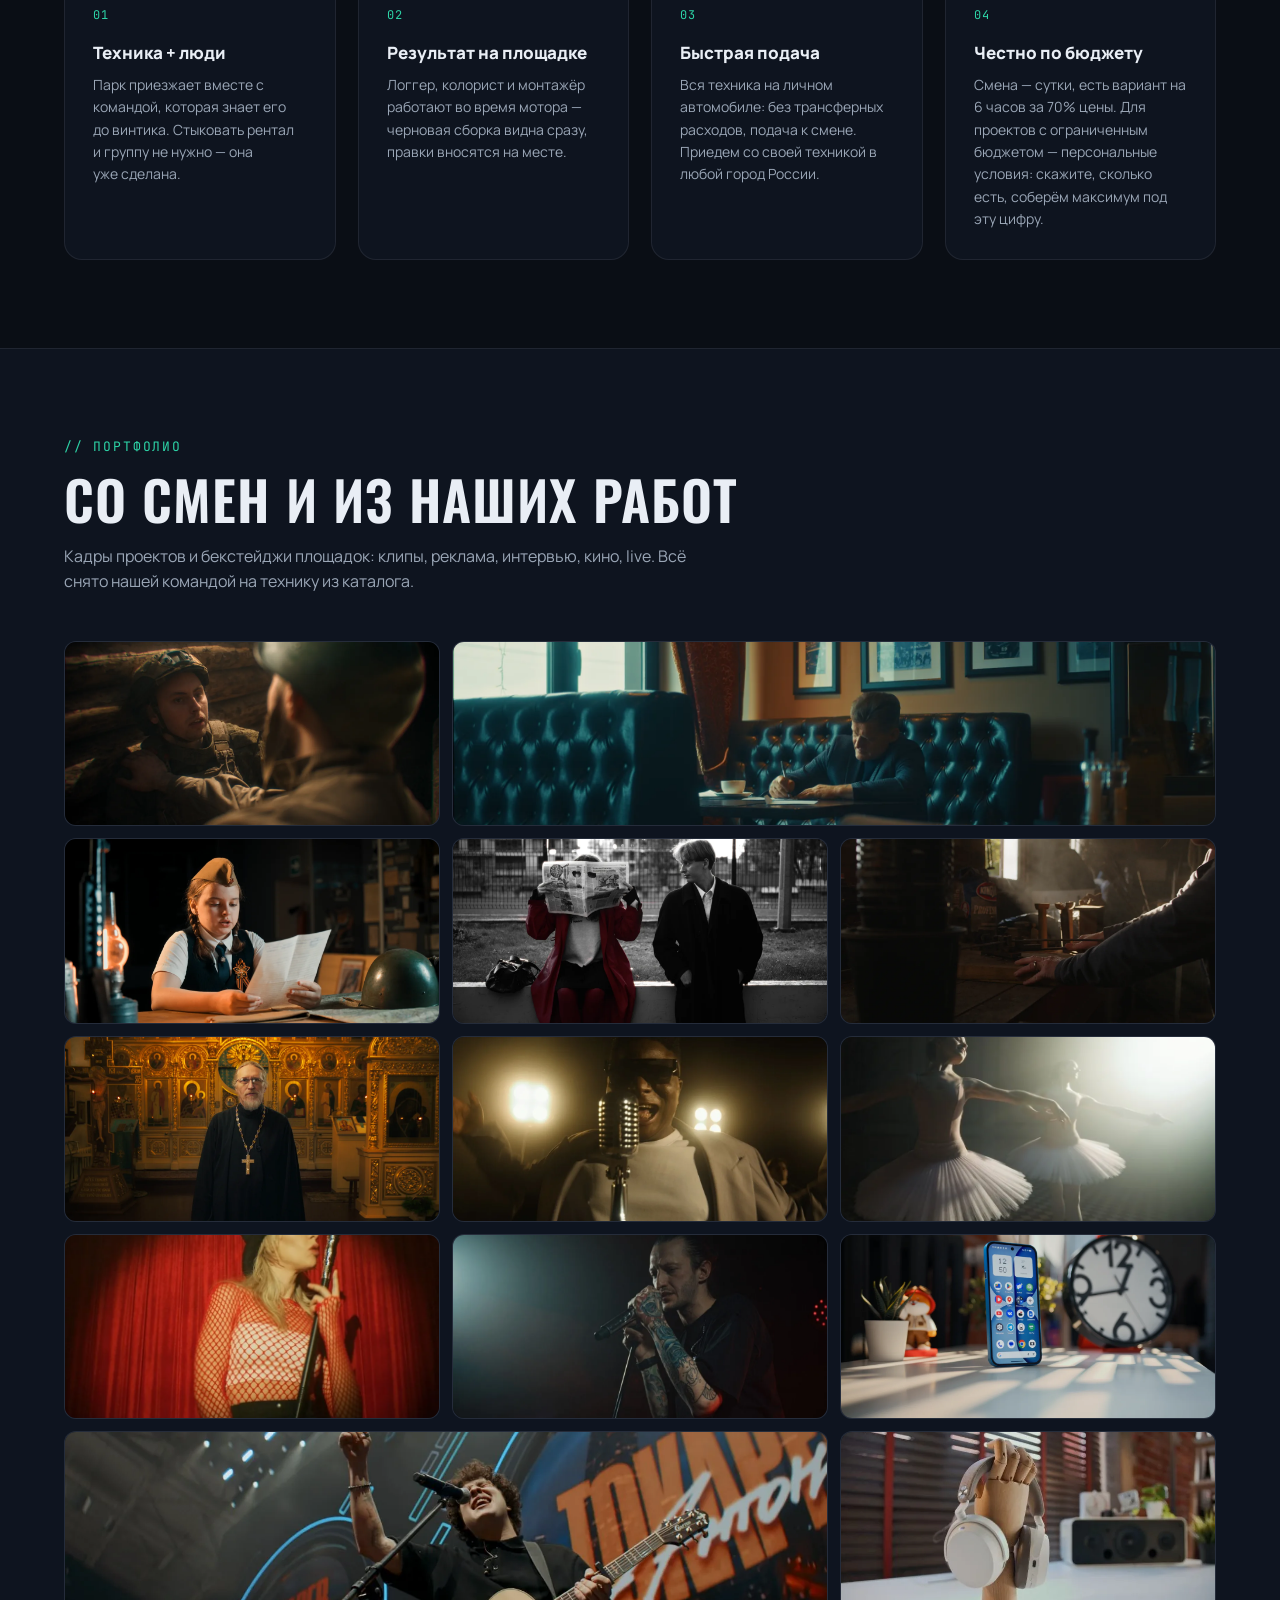
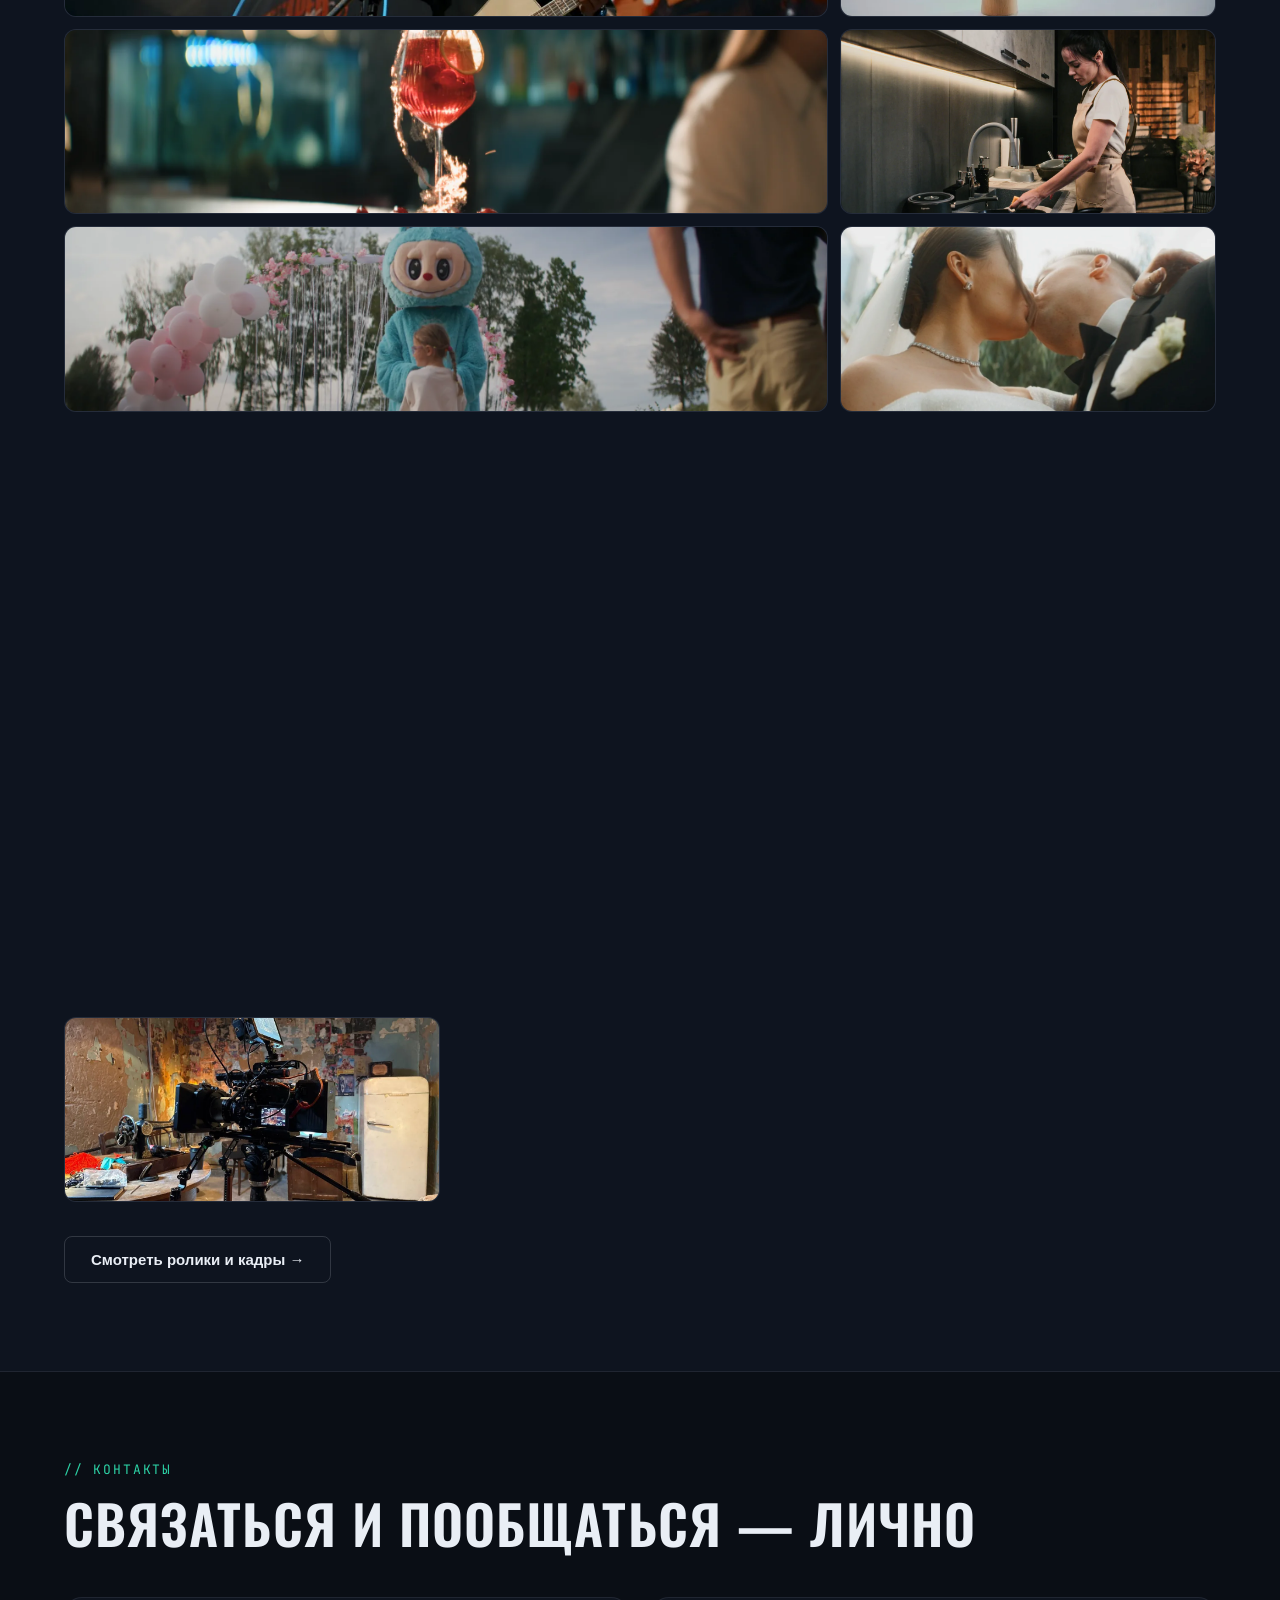
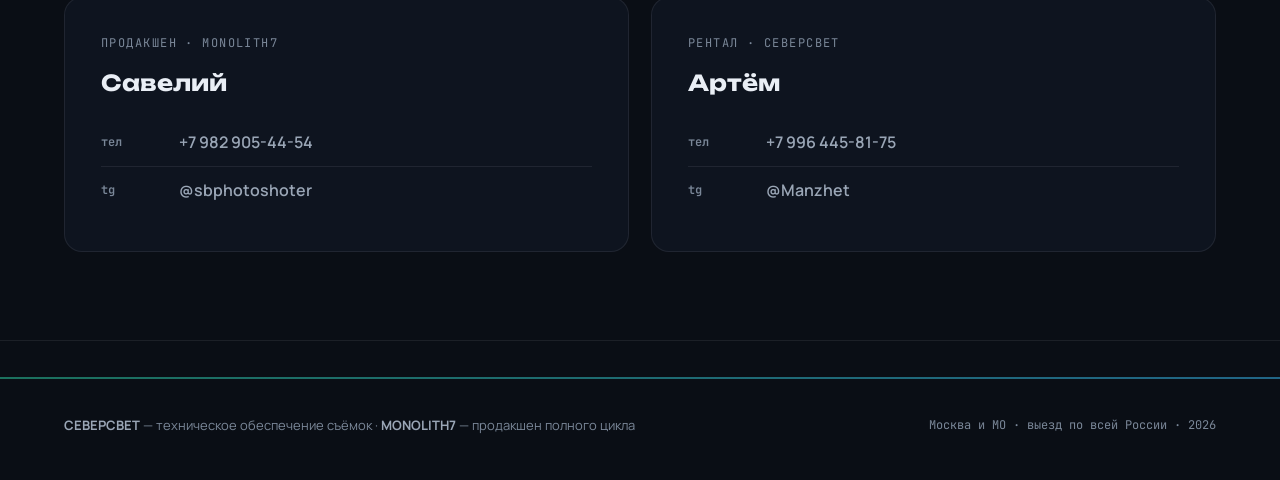
==== commit 3114c7b6: "Мелочи: телефоны одним форматом, мёртвая ветка картинок, инструмент скриншотов Телефоны на сайте зап" ====
--- a/index.html
+++ b/index.html
@@ -174,13 +174,13 @@
       <div class="contact">
         <div class="c-role">Продакшен · MONOLITH7</div>
         <h3>Савелий</h3>
-        <a href="tel:+79829054454"><span class="ic">тел</span>8 (982) 905-44-54</a>
+        <a href="tel:+79829054454"><span class="ic">тел</span>+7 982 905-44-54</a>
         <a href="https://t.me/sbphotoshoter" target="_blank" rel="noopener"><span class="ic">tg</span>@sbphotoshoter</a>
       </div>
       <div class="contact">
         <div class="c-role">Рентал · СЕВЕРСВЕТ</div>
         <h3>Артём</h3>
-        <a href="tel:+79964458175"><span class="ic">тел</span>+7 996 445 81-75</a>
+        <a href="tel:+79964458175"><span class="ic">тел</span>+7 996 445-81-75</a>
         <a href="https://t.me/Manzhet" target="_blank" rel="noopener"><span class="ic">tg</span>@Manzhet</a>
       </div>
     </div>
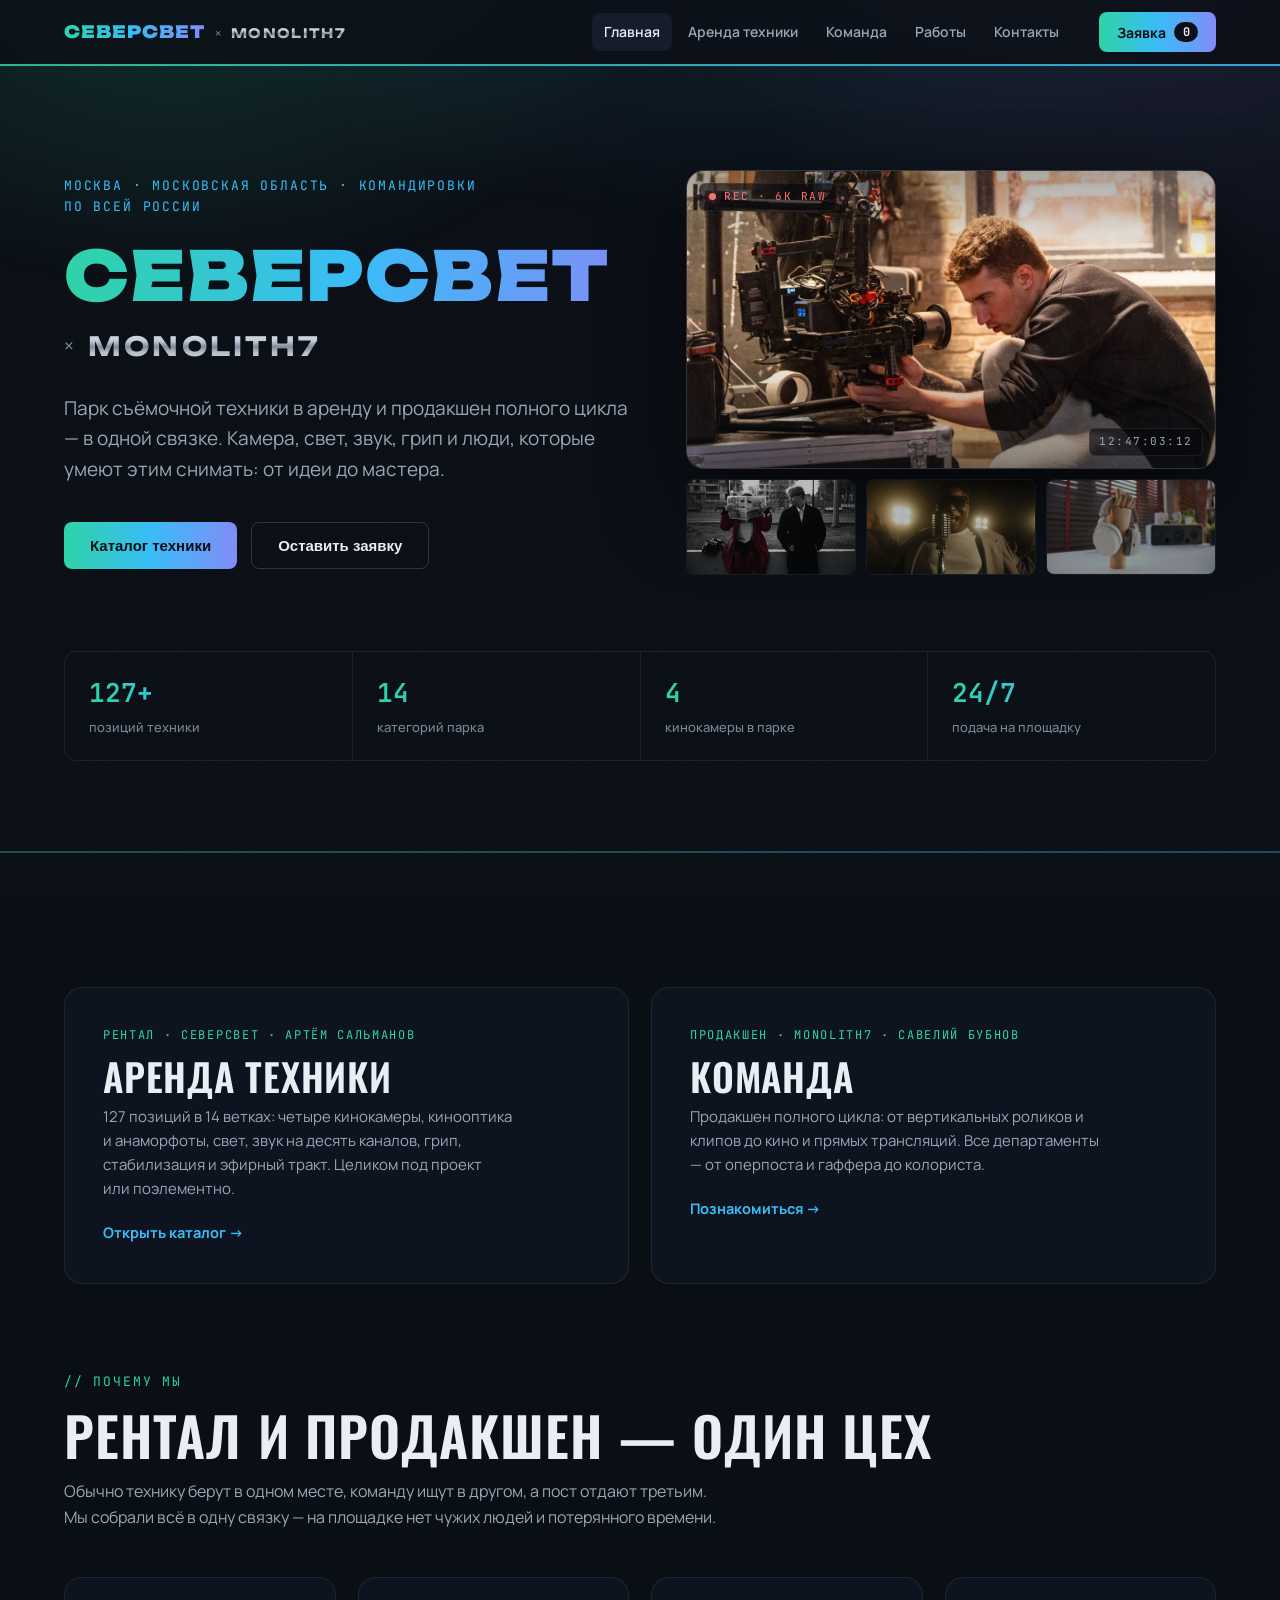
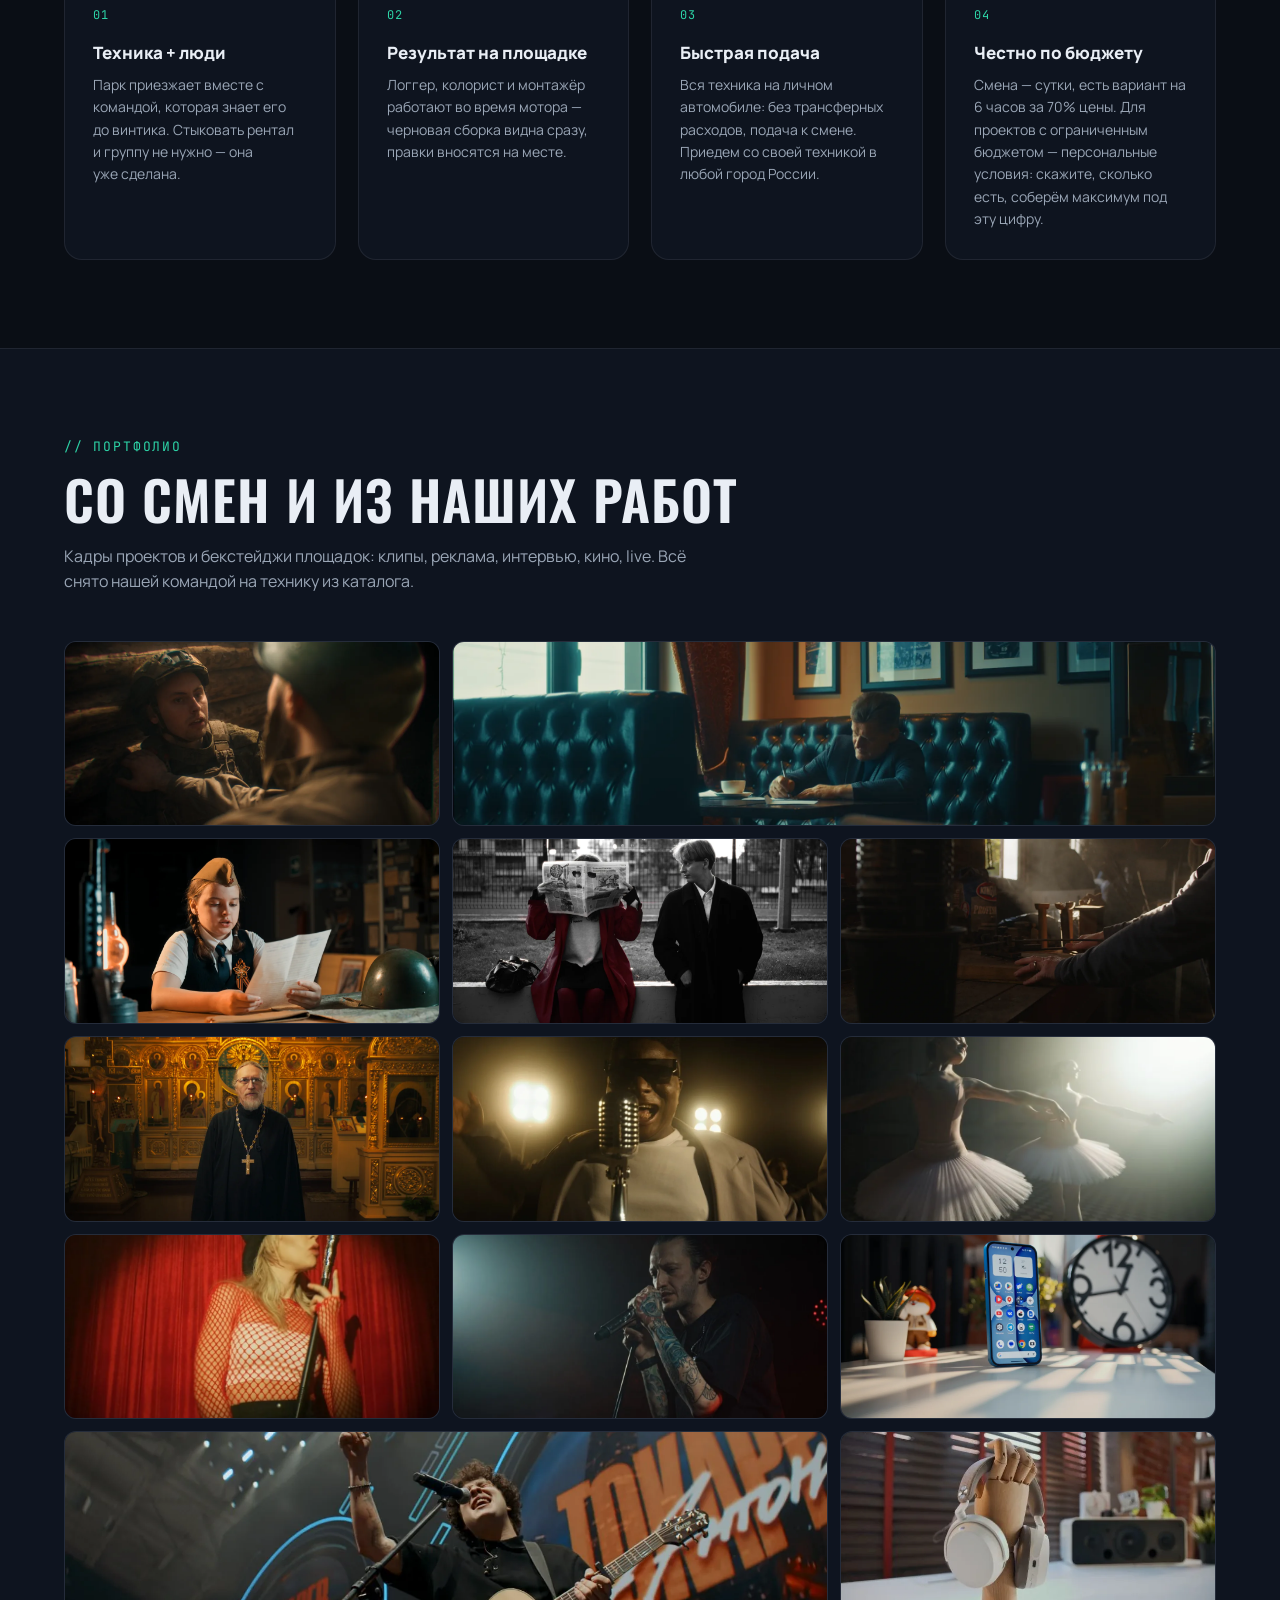
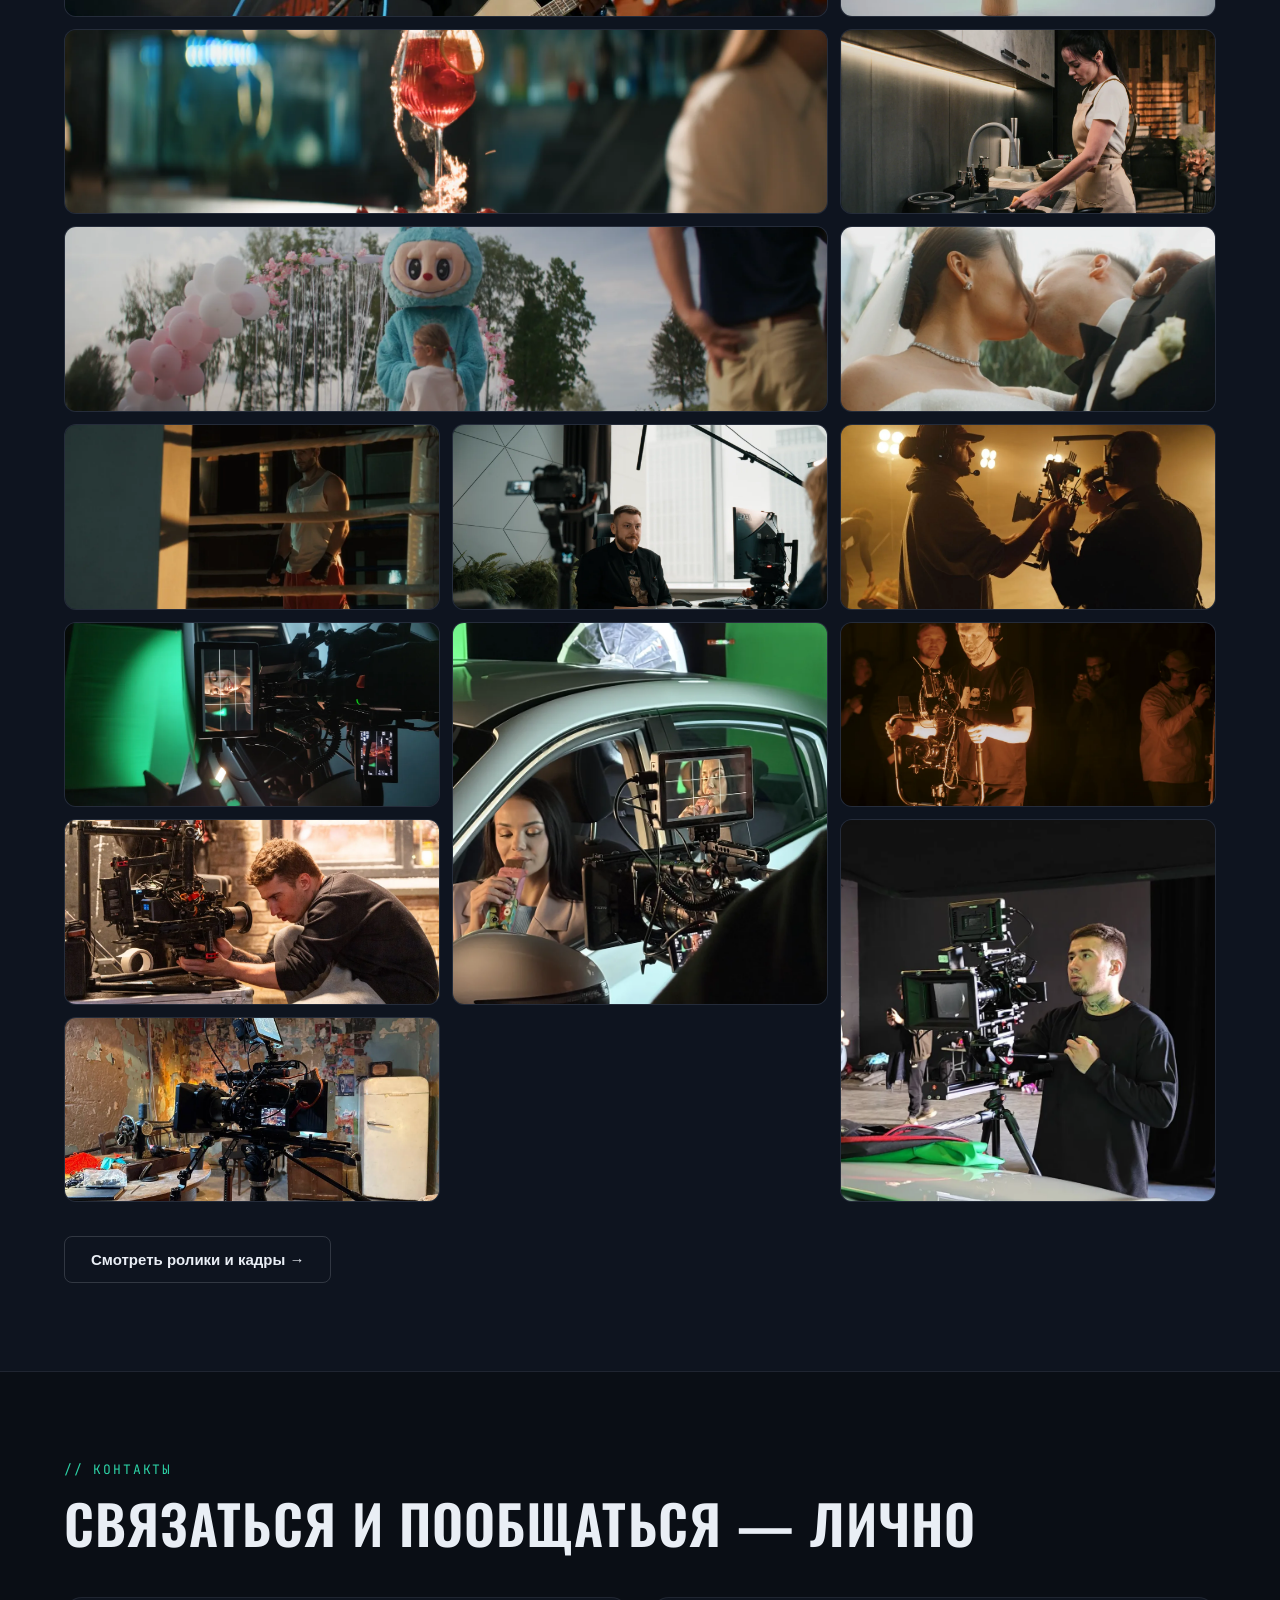
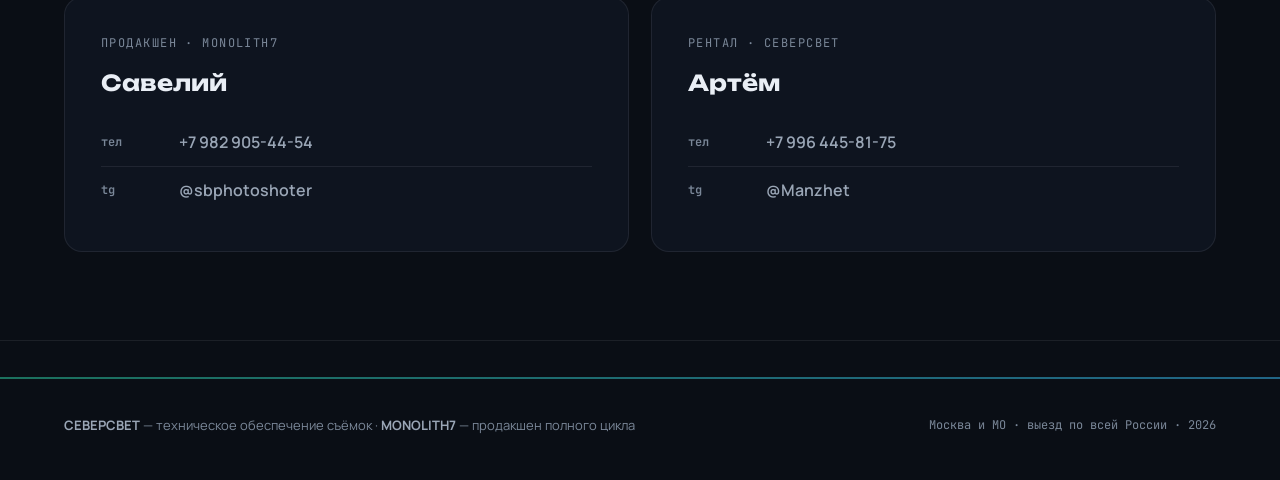
==== commit e70502d6: "Работы: 15 новых роликов, раздел вертикали 9:16 и якоря по разделам Ролики из папки догрузки пересчи" ====
--- a/index.html
+++ b/index.html
@@ -29,7 +29,7 @@
 <link rel="preconnect" href="https://fonts.googleapis.com">
 <link rel="preconnect" href="https://fonts.gstatic.com" crossorigin>
 <link href="https://fonts.googleapis.com/css2?family=Unbounded:wght@500;700;900&family=Manrope:wght@400;500;600;700;800&family=JetBrains+Mono:wght@400;600&family=Oswald:wght@500;600&display=swap" rel="stylesheet">
-<link rel="stylesheet" href="assets/style.css?v=11">
+<link rel="stylesheet" href="assets/style.css?v=12">
 </head>
 <body>
 
@@ -243,8 +243,8 @@
   ]
 }
 </script>
-<script src="assets/catalog.js?v=11"></script>
-<script src="assets/portfolio.js?v=11"></script>
-<script src="assets/app.js?v=11"></script>
+<script src="assets/catalog.js?v=12"></script>
+<script src="assets/portfolio.js?v=12"></script>
+<script src="assets/app.js?v=12"></script>
 </body>
 </html>
--- a/assets/style.css
+++ b/assets/style.css
@@ -623,3 +623,23 @@
 .pb-close:hover{border-color:#F87171;background:rgba(248,113,113,.1)}
 .player-win video{display:block;width:100%;max-height:74vh;background:#05080D}
 @media (max-width:640px){.player{padding:12px}.film-grid{grid-template-columns:1fr}}
+
+/* ── вертикальные ролики (9:16) ── */
+/* кадр из телефона нельзя показывать в широком окне: он либо растянется, либо утонет
+   между двух чёрных полей. Карточка, сетка и плеер идут по формату самого ролика */
+.film.vert .film-pic{aspect-ratio:9/16}
+.film-grid.vert{grid-template-columns:repeat(auto-fill,minmax(196px,1fr))}
+/* ширину окна ведёт высота экрана: 74vh видео при 9:16 — это ровно 42vh ширины,
+   иначе на низком окне внутри плеера снова появятся поля по бокам */
+.player-win.vert{width:min(420px,42vh,88vw)}
+/* мастер вертикали — 720 px по ширине; растягивать его на весь экран нет смысла */
+.player-win.vert video{max-width:720px;margin:0 auto}
+@media (max-width:640px){
+  .film-grid.vert{grid-template-columns:1fr 1fr;gap:12px}
+  .film.vert .film-meta{padding:12px 13px 14px}
+  .film.vert .film-meta h3{font-size:14.5px}
+  .film.vert .film-meta p{font-size:12.5px}
+}
+
+/* якоря разделов «Работ»: страница без липкой панели, хватает высоты шапки */
+#films-root .cat-group,#shots-root .cat-group{scroll-margin-top:88px}
